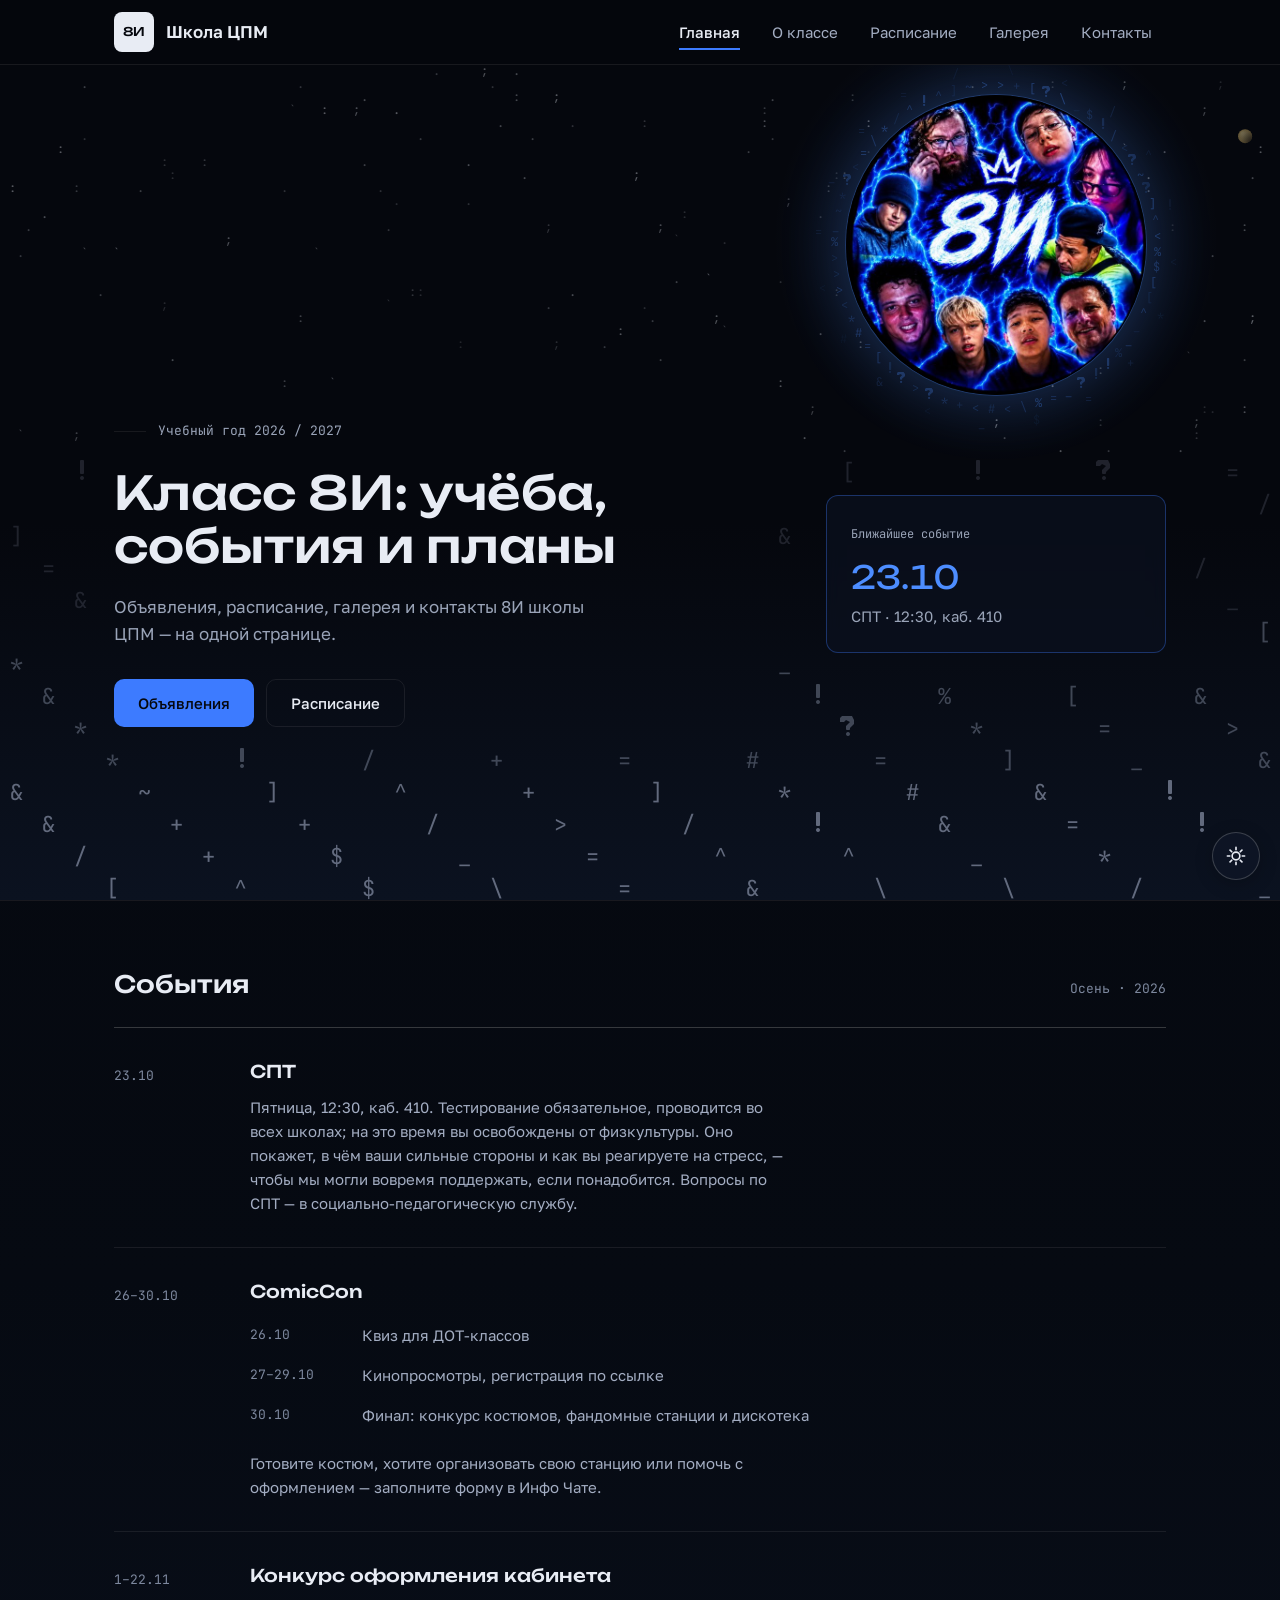
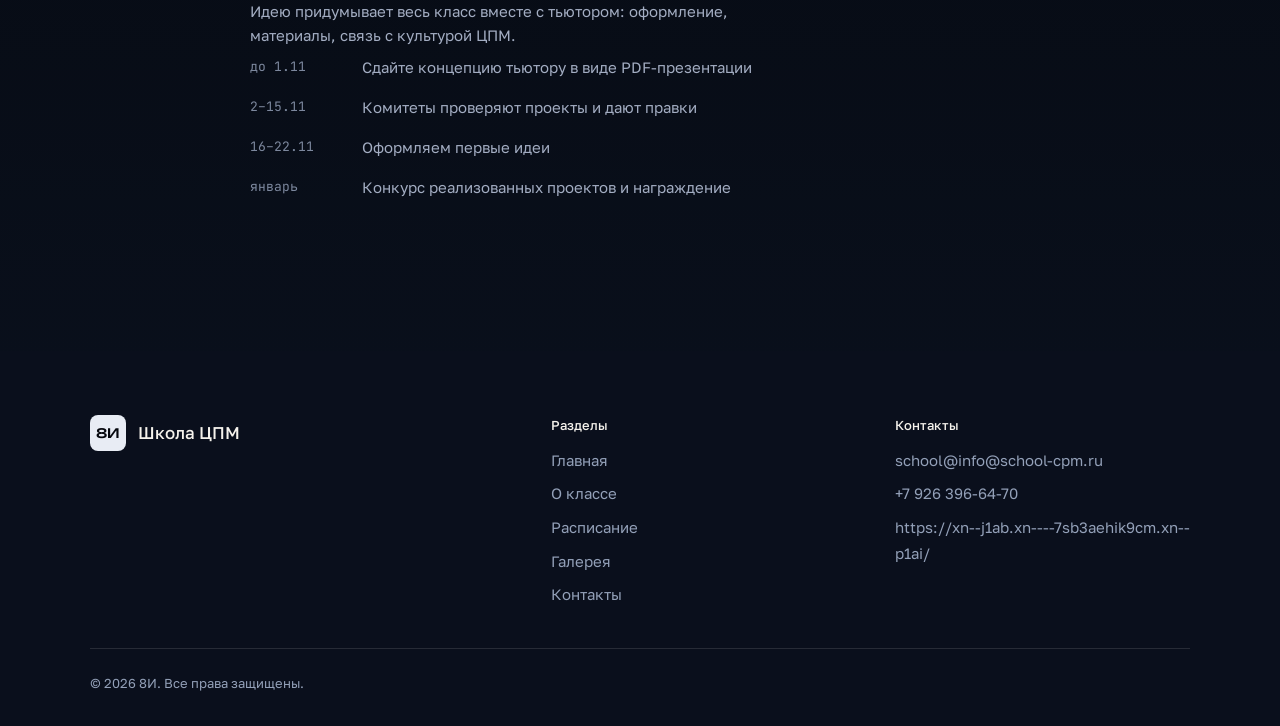
==== index.html @ a0e8741e "Sky scene in both themes, orbiting planets, SGA Smooth ring - solar planets now drift in slow circul" ====
<!DOCTYPE html>
<html lang="ru">
<head>
    <meta charset="UTF-8">
    <meta name="viewport" content="width=device-width, initial-scale=1.0">
    <title>Школа ЦПМ — Главная</title>
    <script>
        (function () {
            var t = 'dark';
            try { t = localStorage.getItem('cpm-theme') || 'dark'; } catch (e) {}
            var q = new URLSearchParams(location.search).get('theme');
            if (q === 'light' || q === 'dark') t = q;
            document.documentElement.setAttribute('data-theme', t);
        })();
    </script>
    <link rel="stylesheet" href="css/style.css">
</head>
<body>
    <header>
        <div class="header-inner">
            <div class="brand">
                <span class="logo" aria-hidden="true">8И</span>
                <h1>Школа ЦПМ</h1>
            </div>
            <button class="burger" type="button" aria-label="Открыть меню" aria-expanded="false" aria-controls="site-nav">
                <span></span><span></span><span></span>
            </button>
            <nav id="site-nav" aria-label="Основная навигация">
                <ul>
                    <li><a href="index.html" class="active">Главная</a></li>
                    <li><a href="about.html">О классе</a></li>
                    <li><a href="schedule.html">Расписание</a></li>
                    <li><a href="gallery.html">Галерея</a></li>
                    <li><a href="contacts.html">Контакты</a></li>
                </ul>
            </nav>
        </div>
    </header>

    <main>
        <div class="container">
            <section class="hero hero-sky">
                <div id="sky-glow" aria-hidden="true"></div>
                <canvas id="sky" aria-hidden="true"></canvas>
                <img id="sky-planet" class="sky-planet" src="assets/class8n.jpg" alt="" aria-hidden="true" draggable="false">
                <div class="hero-grid">
                    <div class="hero-content">
                        <p class="hero-meta" data-reveal data-stagger="0">Учебный год 2026 / 2027</p>
                        <h2 data-reveal data-stagger="1">Класс 8И: учёба, события и планы</h2>
                        <p class="hero-text" data-reveal data-stagger="2">Объявления, расписание, галерея и контакты 8И школы ЦПМ — на одной странице.</p>
                        <div class="hero-actions" data-reveal data-stagger="3">
                            <a href="#events" class="btn btn-primary">Объявления</a>
                            <a href="schedule.html" class="btn btn-ghost">Расписание</a>
                        </div>
                    </div>
                    <aside class="next-up" data-reveal data-stagger="4" aria-label="Ближайшее событие">
                        <span class="next-up-label">Ближайшее событие</span>
                        <p class="next-up-date">23.10</p>
                        <p class="next-up-text">СПТ · 12:30, каб. 410</p>
                    </aside>
                </div>
            </section>

            <section class="events" id="events">
                <div class="events-head" data-reveal>
                    <h2>События</h2>
                    <span class="events-meta">Осень · 2026</span>
                </div>
                <div class="event-list">
                    <article class="event-row" data-reveal data-stagger="0">
                        <div class="event-date">23.10</div>
                        <div class="event-body">
                            <h3>СПТ</h3>
                            <p>Пятница, 12:30, каб. 410. Тестирование обязательное, проводится во всех школах; на это время вы освобождены от физкультуры. Оно покажет, в чём ваши сильные стороны и как вы реагируете на стресс, — чтобы мы могли вовремя поддержать, если понадобится. Вопросы по СПТ — в социально-педагогическую службу.</p>
                        </div>
                    </article>
                    <article class="event-row" data-reveal data-stagger="1">
                        <div class="event-date">26–30.10</div>
                        <div class="event-body">
                            <h3>ComicCon</h3>
                            <ul class="event-dates">
                                <li><span class="d">26.10</span><span>Квиз для ДОТ-классов</span></li>
                                <li><span class="d">27–29.10</span><span>Кинопросмотры, регистрация по ссылке</span></li>
                                <li><span class="d">30.10</span><span>Финал: конкурс костюмов, фандомные станции и дискотека</span></li>
                            </ul>
                            <p>Готовите костюм, хотите организовать свою станцию или помочь с оформлением — заполните форму в Инфо Чате.</p>
                        </div>
                    </article>
                    <article class="event-row" data-reveal data-stagger="2">
                        <div class="event-date">1–22.11</div>
                        <div class="event-body">
                            <h3>Конкурс оформления кабинета</h3>
                            <p>Идею придумывает весь класс вместе с тьютором: оформление, материалы, связь с культурой ЦПМ.</p>
                            <ul class="event-dates">
                                <li><span class="d">до 1.11</span><span>Сдайте концепцию тьютору в виде PDF-презентации</span></li>
                                <li><span class="d">2–15.11</span><span>Комитеты проверяют проекты и дают правки</span></li>
                                <li><span class="d">16–22.11</span><span>Оформляем первые идеи</span></li>
                                <li><span class="d">январь</span><span>Конкурс реализованных проектов и награждение</span></li>
                            </ul>
                        </div>
                    </article>
                </div>
            </section>
        </div>
    </main>

    <footer>
        <div class="footer-inner">
            <div class="footer-grid">
                <div class="footer-col">
                    <div class="footer-brand"><span class="logo" aria-hidden="true">8И</span><span>Школа ЦПМ</span></div>
                </div>
                <div class="footer-col">
                    <h4>Разделы</h4>
                    <ul>
                        <li><a href="index.html">Главная</a></li>
                        <li><a href="about.html">О классе</a></li>
                        <li><a href="schedule.html">Расписание</a></li>
                        <li><a href="gallery.html">Галерея</a></li>
                        <li><a href="contacts.html">Контакты</a></li>
                    </ul>
                </div>
                <div class="footer-col">
                    <h4>Контакты</h4>
                    <ul>
                        <li><a href="mailto:school@info@school-cpm.ru">school@info@school-cpm.ru</a></li>
                        <li><a href="mailto:+7 926 396-64-70">+7 926 396-64-70</a></li>
                        <li><a href="mailto:https://xn--j1ab.xn----7sb3aehik9cm.xn--p1ai/">https://xn--j1ab.xn----7sb3aehik9cm.xn--p1ai/</a></li>
                    </ul>
                </div>
            </div>
            <div class="footer-bottom">
                <p>&copy; 2026 8И. Все права защищены.</p>
            </div>
        </div>
    </footer>

    <script src="main.js"></script>
    <script src="sky.js"></script>
    <script src="symbols.js"></script>
</body>
</html>
---- css/style.css ----
@import url('https://fonts.googleapis.com/css2?family=Unbounded:wght@400;500;600&family=Golos+Text:wght@400;500;600&family=JetBrains+Mono:wght@400;500&display=swap');

/* SGA Smooth — рукописный шрифт для глифового кольца вокруг фото-планеты
   и «купольной» сетки снизу (подключается sky.js по имени семейства). */
@font-face {
    font-family: 'SGA Smooth';
    src: url('../assets/fonts/sga-smooth.ttf') format('truetype');
    font-weight: normal;
    font-style: normal;
    font-display: swap;
}

/* ========== Дизайн-система ========== */
:root {
    --bg: #f5f2ec;
    --surface: #fdfcf8;
    --raised: #efe9df;
    --hairline: rgba(31, 27, 22, 0.10);
    --hairline-strong: rgba(31, 27, 22, 0.22);
    --text: #1f1b16;
    --secondary: #5e554a;
    --muted: #7b7266;
    --accent: #1e3a6e;
    --footer-link: #a89f92;
    --display: 'Unbounded', 'Golos Text', system-ui, sans-serif;
    --sans: 'Golos Text', system-ui, -apple-system, 'Segoe UI', sans-serif;
    --mono: 'JetBrains Mono', ui-monospace, 'SF Mono', Consolas, monospace;
    --r-sm: 8px;
    --r-md: 12px;
    --ease: cubic-bezier(0.22, 1, 0.36, 1);
    --header-h: 64px;
}

/* Тёмная тема: все цвета через токены — сайту достаточно переопределить их */
html[data-theme="dark"] {
    --bg: #05070d;
    --surface: #0d1424;
    --raised: #101a2c;
    --hairline: rgba(245, 242, 236, 0.08);
    --hairline-strong: rgba(245, 242, 236, 0.20);
    --text: #e8ecf4;
    --secondary: #a3adc2;
    --muted: #7d889e;
    --accent: #3d7bff;
    --footer-link: #93a0b8;
}

html[data-theme="dark"] body {
    background: linear-gradient(180deg, #05070d 0%, #060a12 55%, #0b1220 100%);
}

html[data-theme="dark"] header {
    background: rgba(5, 7, 13, 0.82);
    border-bottom-color: rgba(245, 242, 236, 0.08);
    backdrop-filter: blur(10px) saturate(1.2);
    -webkit-backdrop-filter: blur(10px) saturate(1.2);
}

html[data-theme="dark"] footer { background: #0a0f1c; }

html[data-theme="dark"] .footer-brand .logo {
    background: var(--text);
    color: var(--bg);
}

html[data-theme="dark"] .btn-primary {
    background: var(--accent);
    color: #05070d;
}
html[data-theme="dark"] .btn-primary:hover { background: #6b99ff; }

*, *::before, *::after { box-sizing: border-box; margin: 0; padding: 0; }

html { scroll-behavior: smooth; -webkit-text-size-adjust: 100%; }

body {
    font-family: var(--sans);
    font-size: 16px;
    line-height: 1.6;
    color: var(--text);
    background: var(--bg);
    min-height: 100vh;
    display: flex;
    flex-direction: column;
    overflow-x: hidden;
    -webkit-font-smoothing: antialiased;
}

img { max-width: 100%; display: block; }

a:focus-visible, button:focus-visible {
    outline: 2px solid var(--accent);
    outline-offset: 2px;
}

.container {
    max-width: 1100px;
    margin: 0 auto;
    padding: 0 24px;
    width: 100%;
}

/* ========== Шапка ========== */
header {
    position: sticky;
    top: 0;
    z-index: 100;
    background: var(--bg);
    border-bottom: 1px solid var(--hairline);
}

.header-inner {
    max-width: 1100px;
    margin: 0 auto;
    min-height: var(--header-h);
    padding: 10px 24px;
    display: flex;
    align-items: center;
    justify-content: space-between;
    gap: 16px;
}

.brand { display: flex; align-items: center; gap: 12px; min-width: 0; }

.logo {
    flex: none;
    width: 40px;
    height: 40px;
    display: grid;
    place-items: center;
    border-radius: var(--r-sm);
    background: var(--text);
    color: var(--bg);
    font-family: var(--display);
    font-size: 12px;
    font-weight: 500;
}

header h1 {
    font-size: 17px;
    font-weight: 600;
    white-space: nowrap;
    overflow: hidden;
    text-overflow: ellipsis;
}

nav ul { display: flex; list-style: none; gap: 4px; }

nav a {
    position: relative;
    display: block;
    padding: 8px 14px;
    border-radius: var(--r-sm);
    color: var(--secondary);
    font-size: 15px;
    font-weight: 400;
    text-decoration: none;
    transition: color 150ms var(--ease);
}
nav a:hover { color: var(--text); }
nav a.active { color: var(--text); font-weight: 500; }
nav a.active::after {
    content: "";
    position: absolute;
    left: 14px;
    right: 14px;
    bottom: 2px;
    height: 2px;
    background: var(--accent);
}

.burger {
    display: none;
    flex: none;
    width: 44px;
    height: 44px;
    border: 1px solid var(--hairline-strong);
    border-radius: var(--r-sm);
    background: var(--surface);
    cursor: pointer;
    position: relative;
}
.burger span {
    position: absolute;
    left: 12px;
    width: 20px;
    height: 2px;
    border-radius: 1px;
    background: var(--text);
    transform-origin: center;
}
.burger span:nth-child(1) { top: 14px; }
.burger span:nth-child(2) { top: 21px; }
.burger span:nth-child(3) { top: 28px; }
.burger[aria-expanded="true"] span:nth-child(1) { transform: translateY(7px) rotate(45deg); }
.burger[aria-expanded="true"] span:nth-child(2) { opacity: 0; }
.burger[aria-expanded="true"] span:nth-child(3) { transform: translateY(-7px) rotate(-45deg); }

/* ========== Основа ========== */
main { flex: 1; padding: 0 0 96px; }

.page-hero { padding: 72px 0 40px; }

.page-title {
    font-family: var(--display);
    font-size: clamp(1.4rem, 2.6vw, 1.9rem);
    font-weight: 400;
    line-height: 1.25;
    letter-spacing: 0;
}

/* ========== Hero ========== */
.hero { padding: 96px 0 80px; }

.hero-grid {
    display: grid;
    grid-template-columns: minmax(0, 1fr) 340px;
    gap: 64px;
    align-items: center;
}

.hero-content { max-width: 640px; }

.hero-meta {
    display: flex;
    align-items: center;
    gap: 12px;
    font-family: var(--mono);
    font-size: 13px;
    color: var(--muted);
    margin-bottom: 24px;
}
.hero-meta::before {
    content: "";
    width: 32px;
    height: 1px;
    flex: none;
    background: var(--hairline-strong);
}

.hero h2 {
    font-family: var(--display);
    font-size: clamp(1.9rem, 4.4vw, 2.9rem);
    font-weight: 500;
    line-height: 1.15;
    letter-spacing: 0;
    margin-bottom: 20px;
}

.hero-text {
    max-width: 44ch;
    color: var(--secondary);
    font-size: 17px;
    line-height: 1.6;
    margin-bottom: 32px;
}

.hero-actions {
    display: flex;
    flex-wrap: wrap;
    gap: 12px;
}

.btn {
    display: inline-flex;
    align-items: center;
    height: 48px;
    padding: 0 24px;
    border-radius: 10px;
    font-size: 15px;
    font-weight: 500;
    text-decoration: none;
    transition: background-color 150ms var(--ease), border-color 150ms var(--ease), color 150ms var(--ease), transform 120ms var(--ease);
}
.btn:active { transform: scale(0.98); }
.btn-primary { background: var(--text); color: var(--bg); }
.btn-primary:hover { background: var(--accent); color: #fff; }
.btn-ghost {
    background: var(--surface);
    border: 1px solid var(--hairline-strong);
    color: var(--text);
}
.btn-ghost:hover { background: var(--raised); }

.next-up {
    background: var(--surface);
    border: 1px solid var(--hairline-strong);
    border-radius: var(--r-md);
    padding: 24px;
}
.next-up-label {
    font-family: var(--mono);
    font-size: 12px;
    color: var(--muted);
}
.next-up-date {
    font-family: var(--display);
    font-size: 32px;
    font-weight: 400;
    line-height: 1.2;
    letter-spacing: 0;
    color: var(--accent);
    font-variant-numeric: tabular-nums;
    margin: 12px 0 8px;
}
.next-up-text {
    font-size: 15px;
    color: var(--secondary);
}

/* ========== События ========== */
.events { margin-top: 64px; }

.events-head {
    display: flex;
    align-items: baseline;
    gap: 16px;
    padding-bottom: 24px;
    border-bottom: 1px solid var(--hairline-strong);
}
.events-head h2 {
    font-family: var(--display);
    font-size: 1.5rem;
    font-weight: 500;
    letter-spacing: 0;
}
.events-meta {
    margin-left: auto;
    font-family: var(--mono);
    font-size: 13px;
    color: var(--muted);
}

.event-row {
    display: grid;
    grid-template-columns: 104px minmax(0, 1fr);
    gap: 32px;
    padding: 32px 0;
    border-bottom: 1px solid var(--hairline);
}
.event-row:last-child { border-bottom: none; }

.event-date {
    font-family: var(--mono);
    font-size: 13px;
    color: var(--muted);
    font-variant-numeric: tabular-nums;
    padding-top: 6px;
}

.event-body h3 {
    font-family: var(--display);
    font-size: 1.1rem;
    font-weight: 500;
    line-height: 1.3;
    margin-bottom: 12px;
}
.event-body > p {
    font-size: 15px;
    color: var(--secondary);
    line-height: 1.6;
    max-width: 60ch;
}

.event-dates {
    list-style: none;
    margin: 0 0 16px;
}
.event-dates li {
    display: flex;
    gap: 16px;
    padding: 8px 0;
    font-size: 15px;
    color: var(--secondary);
}
.event-dates .d {
    flex: none;
    width: 96px;
    font-family: var(--mono);
    font-size: 13px;
    color: var(--muted);
    font-variant-numeric: tabular-nums;
    padding-top: 2px;
}

/* ========== Карточки ========== */
.card-grid, .contact-grid {
    display: grid;
    grid-template-columns: repeat(auto-fit, minmax(280px, 1fr));
    gap: 16px;
    margin-top: 24px;
}

.card, .contact-card {
    background: var(--surface);
    border: 1px solid var(--hairline);
    border-radius: var(--r-md);
    padding: 24px;
    transition: border-color 150ms var(--ease);
}
.card:hover, .contact-card:hover { border-color: var(--hairline-strong); }

.card h3, .contact-card h3 {
    font-size: 17px;
    font-weight: 500;
    margin-bottom: 8px;
}
.card p, .contact-card p {
    color: var(--secondary);
    font-size: 15px;
    line-height: 1.6;
}
.card p + p, .contact-card p + p { margin-top: 8px; }

.card-accent { border-left: 2px solid var(--accent); }
.container > .card { margin-bottom: 16px; }

/* ========== Расписание ========== */
.table-wrap {
    margin-top: 24px;
    overflow-x: auto;
    -webkit-overflow-scrolling: touch;
    background: var(--surface);
    border: 1px solid var(--hairline);
    border-radius: var(--r-md);
}
.schedule-table {
    width: 100%;
    min-width: 680px;
    border-collapse: collapse;
    font-size: 15px;
}
.schedule-table th, .schedule-table td {
    padding: 12px 16px;
    text-align: left;
    vertical-align: top;
    white-space: nowrap;
    border-bottom: 1px solid var(--hairline);
}
.schedule-table th {
    background: var(--raised);
    font-size: 13px;
    font-weight: 600;
}
.schedule-table tbody tr:last-child td { border-bottom: none; }
.schedule-table tbody tr { transition: background-color 150ms var(--ease); }
.schedule-table tbody tr:hover { background: var(--raised); }
.schedule-table td:first-child { font-weight: 500; color: var(--text); }

.room {
    display: block;
    font-family: var(--mono);
    font-size: 12px;
    color: var(--muted);
    margin-top: 4px;
}

/* ========== Галерея ========== */
.gallery-intro {
    color: var(--secondary);
    font-size: 15px;
    margin-bottom: 24px;
    max-width: 60ch;
}

.gallery-grid {
    display: grid;
    grid-template-columns: repeat(auto-fit, minmax(240px, 1fr));
    gap: 16px;
    margin-top: 24px;
}
.gallery-item {
    aspect-ratio: 4 / 3;
    border-radius: var(--r-md);
    overflow: hidden;
    border: 1px solid var(--hairline);
    background: var(--raised);
}
.gallery-item img {
    width: 100%;
    height: 100%;
    object-fit: cover;
}
.gallery-placeholder {
    width: 100%;
    height: 100%;
    display: flex;
    align-items: center;
    justify-content: center;
    color: var(--muted);
    font-size: 14px;
}

/* ========== Контакты ========== */
.contact-icon {
    width: 48px;
    height: 48px;
    display: grid;
    place-items: center;
    margin-bottom: 16px;
    border-radius: var(--r-sm);
    background: var(--text);
    color: var(--bg);
}
.contact-icon svg { width: 22px; height: 22px; }
.contact-card a {
    color: var(--accent);
    font-weight: 500;
    text-decoration: none;
    overflow-wrap: anywhere;
}
.contact-card a:hover { text-decoration: underline; }

/* ========== Подвал ========== */
footer {
    background: var(--text);
    color: var(--footer-link);
    padding: 64px 24px 32px;
    margin-top: auto;
}
.footer-inner { max-width: 1100px; margin: 0 auto; }
.footer-grid {
    display: grid;
    grid-template-columns: 1.4fr 1fr 1fr;
    gap: 48px;
    padding-bottom: 40px;
    border-bottom: 1px solid rgba(245, 242, 236, 0.12);
}
.footer-brand {
    display: flex;
    align-items: center;
    gap: 12px;
    color: #f5f2ec;
    font-size: 17px;
    font-weight: 500;
}
.footer-brand .logo {
    width: 36px;
    height: 36px;
    background: #f5f2ec;
    color: var(--text);
    font-size: 13px;
}
.footer-col h4 {
    color: #f5f2ec;
    font-size: 13px;
    font-weight: 500;
    margin-bottom: 12px;
}
.footer-col ul {
    list-style: none;
    display: grid;
    gap: 8px;
}
.footer-col a {
    color: var(--footer-link);
    text-decoration: none;
    font-size: 15px;
    transition: color 150ms var(--ease);
    overflow-wrap: anywhere;
}
.footer-col a:hover { color: #f5f2ec; }
.footer-bottom {
    padding-top: 24px;
    font-size: 13px;
}

/* ========== Адаптив ========== */
@media (max-width: 1024px) {
    .container, .header-inner { padding-left: 20px; padding-right: 20px; }
    main { padding-bottom: 80px; }
    .hero { padding: 80px 0 64px; }
}

@media (max-width: 900px) {
    .hero-grid {
        grid-template-columns: 1fr;
        gap: 48px;
    }
    .next-up { max-width: 440px; }
}

@media (max-width: 820px) {
    .burger { display: block; }
    nav {
        position: absolute;
        top: 100%;
        left: 0;
        right: 0;
        background: var(--bg);
        border-bottom: 1px solid var(--hairline);
        opacity: 0;
        transform: translateY(-8px);
        visibility: hidden;
        pointer-events: none;
    }
    nav.open {
        opacity: 1;
        transform: translateY(0);
        visibility: visible;
        pointer-events: auto;
    }
    nav ul { flex-direction: column; padding: 12px 20px 20px; }
    nav a { text-align: left; padding: 12px 8px; font-size: 16px; }
    nav a.active::after { left: 8px; right: 8px; }
    .event-row {
        grid-template-columns: 1fr;
        gap: 16px;
    }
    .event-date { padding-top: 0; }
    .footer-grid {
        grid-template-columns: 1fr 1fr;
        gap: 32px;
    }
    .footer-grid > :first-child { grid-column: 1 / -1; }
}

@media (max-width: 640px) {
    main { padding-bottom: 64px; }
    .hero { padding: 56px 0 48px; }
    .hero-actions .btn { flex: 1 1 100%; justify-content: center; }
    .card, .contact-card { padding: 20px; }
    .card-grid, .contact-grid, .gallery-grid { grid-template-columns: 1fr; }
    .events-head { flex-wrap: wrap; gap: 8px; }
    .footer-grid { grid-template-columns: 1fr; gap: 28px; }
    footer { padding-top: 48px; }
}

@media (prefers-reduced-motion: reduce) {
    html { scroll-behavior: auto; }
    * { transition: none !important; }
}

/* ========== Sky hero (главная) ==========
   Одна и та же «космическая» сцена в обеих темах; палитру дают токены --sky-*.
   :root — светлая (дневное небо), html[data-theme="dark"] — ночная. */
:root {
    --sky-bg: #b7d0f0;
    --sky-bg2: #eef5fd;
    --sky-text: #16233b;
    --sky-text2: #4d5f7e;
    --sky-accent: #1e3a6e;
    --sky-on-accent: #f5f2ec;
    --sky-ring: #3565d8;
    --sky-star: #4a6a9a;
    --sky-dome: #6b83a8;
    --sky-glow-a: rgba(53, 101, 216, 0.16);
    --sky-glow-b: rgba(53, 101, 216, 0.05);
    --sky-planet-ring: rgba(255, 255, 255, 0.70);
    --sky-planet-glow: rgba(53, 101, 216, 0.22);
    --sky-border: rgba(31, 27, 22, 0.10);
    --sky-card-bg: rgba(255, 255, 255, 0.72);
    --sky-card-border: rgba(31, 27, 22, 0.12);
}
html[data-theme="dark"] {
    --sky-bg: #05070d;
    --sky-bg2: #0b1220;
    --sky-text: #e8ecf4;
    --sky-text2: #9aa4b8;
    --sky-accent: #3d7bff;
    --sky-on-accent: #05070d;
    --sky-ring: #4d8dff;
    --sky-star: #e8ecf4;
    --sky-dome: #b9c4dd;
    --sky-glow-a: rgba(77, 141, 255, 0.30);
    --sky-glow-b: rgba(77, 141, 255, 0.10);
    --sky-planet-ring: rgba(77, 141, 255, 0.25);
    --sky-planet-glow: rgba(77, 141, 255, 0.28);
    --sky-border: rgba(245, 242, 236, 0.08);
    --sky-card-bg: rgba(11, 18, 32, 0.66);
    --sky-card-border: rgba(61, 123, 255, 0.35);
}

/* «Полноэкранная» hero-сцена: небо-канвас, фото-планета, звёзды, купол.
   Общая для обеих тем (раньше была только в тёмной). */
.hero-sky {
    position: relative;
    overflow: hidden;
    width: calc(100% + 2 * (50vw - 50%));
    margin-left: calc(50% - 50vw);
    margin-right: calc(50% - 50vw);
    padding: var(--sky-zone, 96px) calc(50vw - 50%) 64px;
    background: linear-gradient(to bottom, var(--sky-bg) 0%, var(--sky-bg) 55%, var(--sky-bg2) 100%);
    border-bottom: 1px solid var(--sky-border);
    min-height: calc(100vh - var(--header-h));
}

#sky-glow {
    position: absolute;
    left: 0;
    top: 0;
    z-index: 0;
    width: var(--gs, 300px);
    height: var(--gs, 300px);
    border-radius: 50%;
    pointer-events: none;
    opacity: 0.8;
    transform: translate(calc(var(--gx, 0px) - 50%), calc(var(--gy, 0px) - 50%));
    background: radial-gradient(circle,
        var(--sky-glow-a) 0%,
        var(--sky-glow-b) 42%,
        transparent 70%);
    animation: sky-breathe 5s ease-in-out infinite;
}
@keyframes sky-breathe {
    50% { opacity: 1; }
}

#sky {
    position: absolute;
    inset: 0;
    z-index: 1;
    display: block;
    pointer-events: none;
}

/* «Планета» — фото класса в круге; размер/позицию ставит sky.js */
.sky-planet {
    position: absolute;
    left: 0;
    top: 0;
    z-index: 2;
    width: 300px;
    height: 300px;
    border-radius: 50%;
    pointer-events: none;
    will-change: transform;
    box-shadow: 0 0 0 1px var(--sky-planet-ring), 0 0 64px var(--sky-planet-glow);
}

.hero-sky .hero-grid { position: relative; z-index: 3; }

.hero-sky h2 { color: var(--sky-text); }
.hero-sky .hero-text { color: var(--sky-text2); }
.hero-sky .hero-meta { color: var(--sky-text2); }
.hero-sky .hero-meta::before { background: var(--sky-border); }

.hero-sky .btn-primary { background: var(--sky-accent); color: var(--sky-on-accent); }
html[data-theme="dark"] .hero-sky .btn-primary:hover { background: #6b99ff; }
.hero-sky .btn-ghost {
    background: transparent;
    border-color: var(--sky-border);
    color: var(--sky-text);
}
.hero-sky .btn-ghost:hover { background: var(--sky-card-bg); }

.hero-sky .next-up {
    background: var(--sky-card-bg);
    border-color: var(--sky-card-border);
    backdrop-filter: blur(8px);
    -webkit-backdrop-filter: blur(8px);
}
.hero-sky .next-up-label { color: var(--sky-text2); }
.hero-sky .next-up-date { color: var(--sky-ring); }
.hero-sky .next-up-text { color: var(--sky-text2); }

@media (max-width: 900px) {
    .hero-sky .next-up { margin: 0 auto; width: 100%; max-width: 440px; }
}

@media (prefers-reduced-motion: reduce) {
    #sky-glow { animation: none; }
}

/* ========== Фоновое небо: остальные страницы (обе темы) ==========
   fixed-канвас за всем контентом: звёзды + планеты солнечной системы */
#sky-bg {
    position: fixed;
    inset: 0;
    z-index: 0;
    display: block;
    pointer-events: none;
}
/* в тёмной теме burst/trail рисует sky.js — канвас symbols.js не нужен */
html[data-theme="dark"] .symbols-burst { display: none; }
/* контент — поверх фиксированного канваса (обе темы) */
main,
footer {
    position: relative;
    z-index: 1;
}

/* ========== Переключатель темы (правый нижний угол, остаётся при прокрутке) ========== */
#theme-toggle {
    position: fixed;
    right: 20px;
    bottom: 20px;
    z-index: 9000;
    width: 48px;
    height: 48px;
    padding: 0;
    border-radius: 50%;
    border: 1px solid var(--hairline-strong);
    background: var(--surface);
    color: var(--text);
    box-shadow: 0 4px 18px rgba(0, 0, 0, 0.22);
    cursor: pointer;
    display: block;
    overflow: hidden;
    transition: transform 150ms var(--ease), background-color 150ms var(--ease), border-color 150ms var(--ease);
}
#theme-toggle:hover { transform: scale(1.06); }
#theme-toggle:active { transform: scale(0.96); }
#theme-toggle svg {
    position: absolute;
    inset: 0;
    margin: auto;
    width: 22px;
    height: 22px;
    fill: none;
    stroke: currentColor;
    stroke-width: 1.8;
    stroke-linecap: round;
    stroke-linejoin: round;
    display: none;
}
#theme-toggle.is-dark .tt-sun { display: block; }
#theme-toggle:not(.is-dark) .tt-moon { display: block; }

@media (max-width: 640px) {
    #theme-toggle { right: 16px; bottom: 16px; width: 44px; height: 44px; }
}

/* Шлейф-драг не должен выделять текст рядом: выборка выключена
   (body и, явно, hero-зоны / canvas / карточки) */
body {
    -webkit-user-select: none;
    user-select: none;
}
.hero-sky,
#sky,
.sky-planet,
.next-up {
    -webkit-user-select: none;
    user-select: none;
}
.sky-planet {
    -webkit-user-drag: none;
}
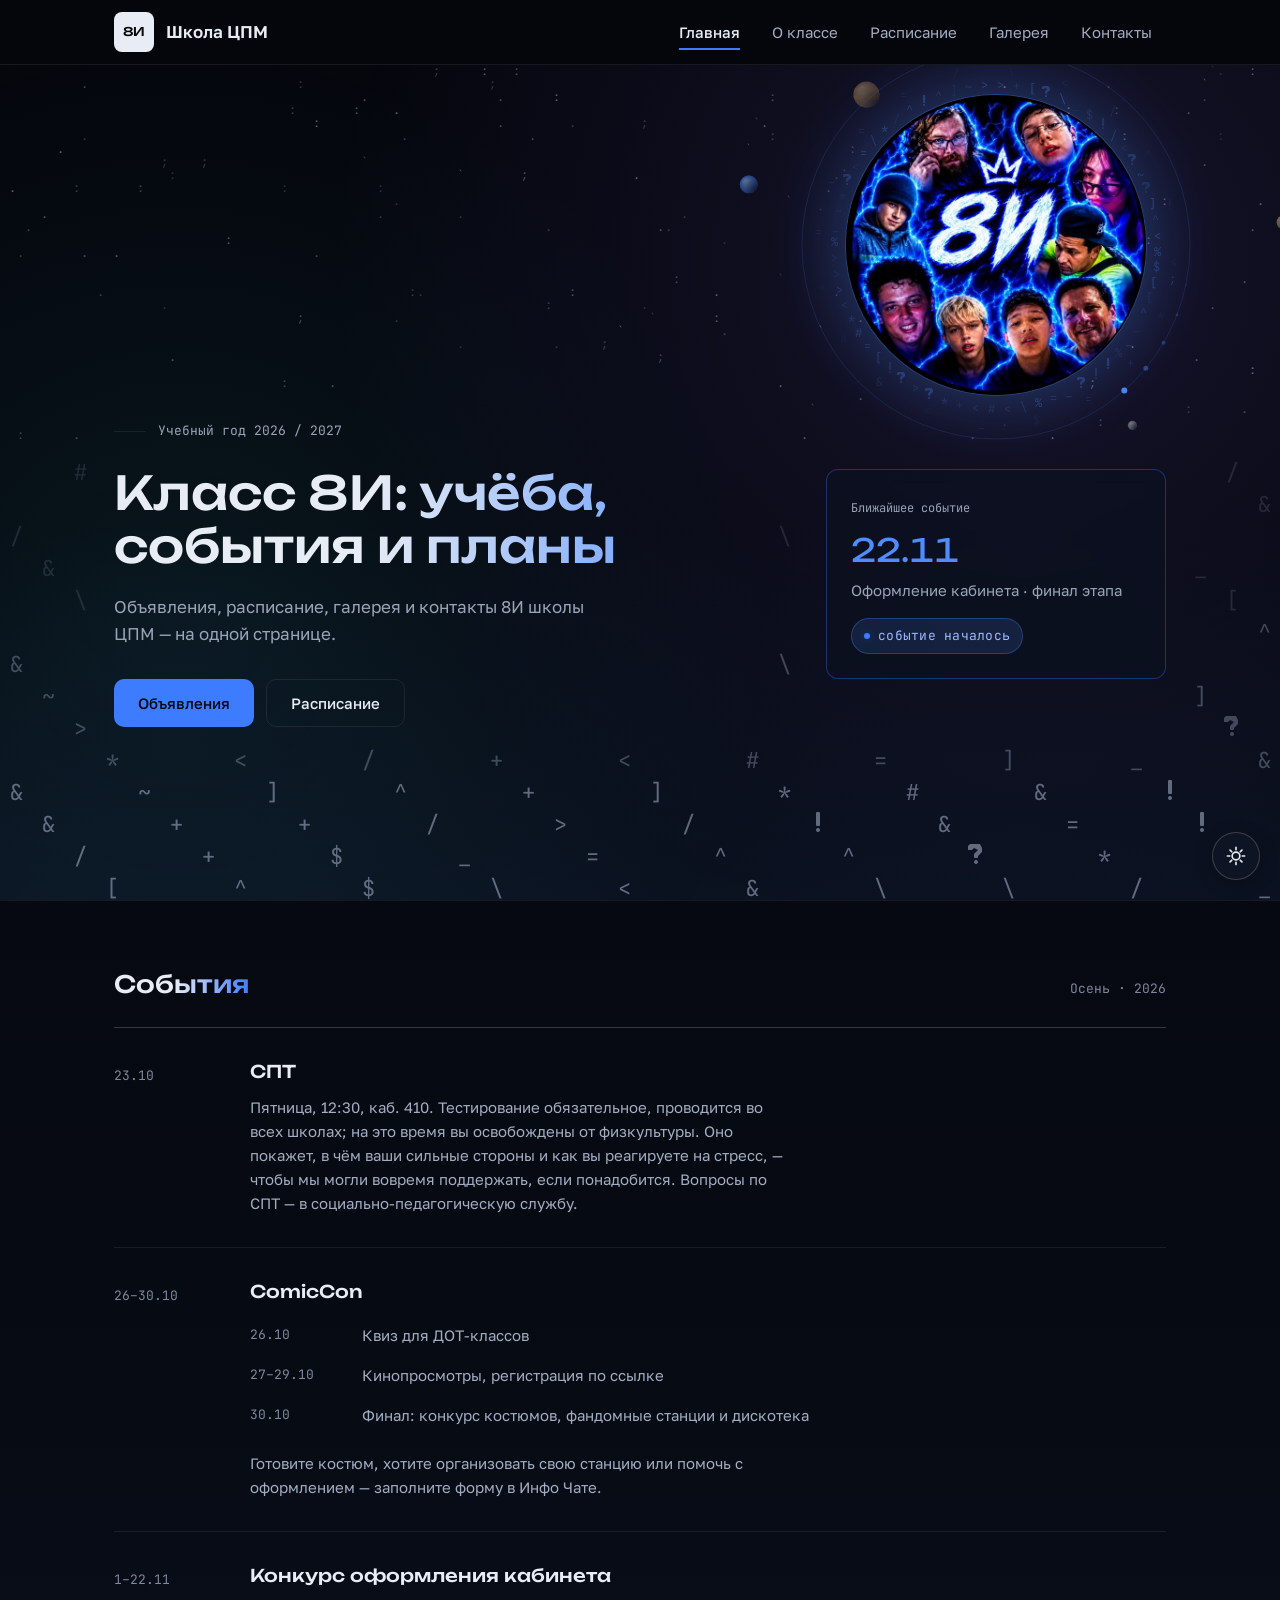
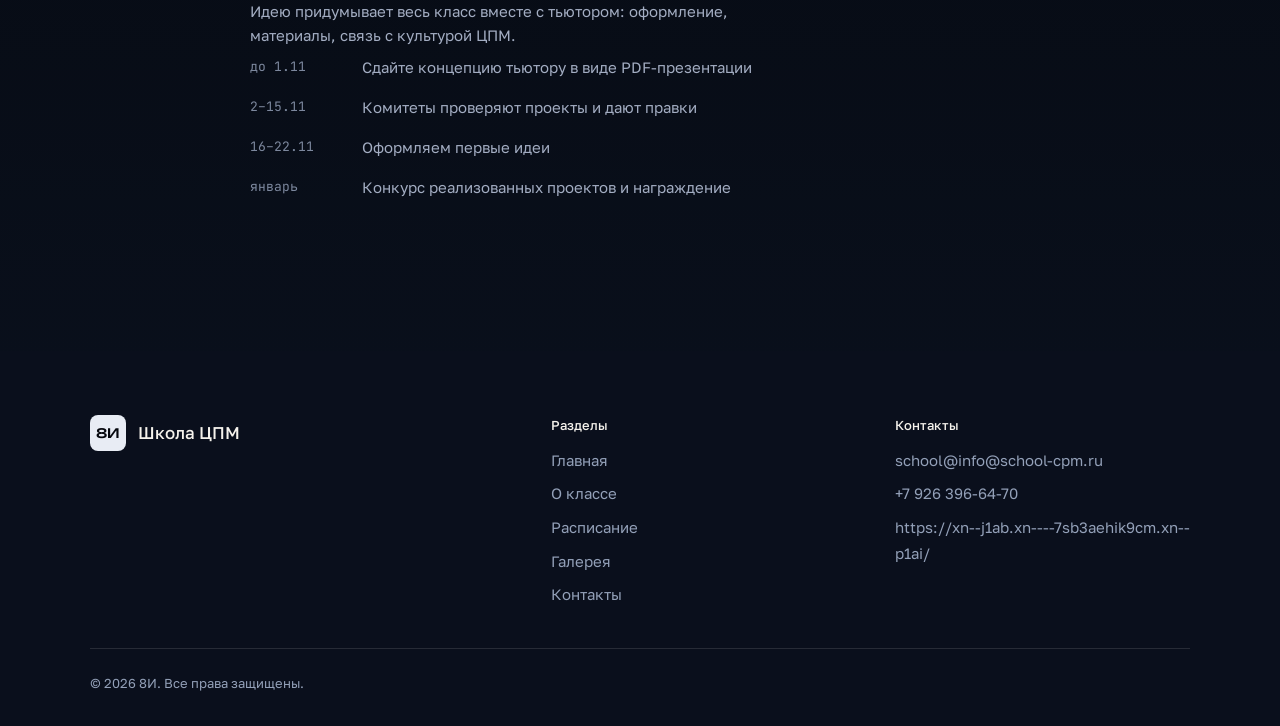
==== commit aeba4c95: "Premium pass: nebula/comets sky depth, orbiting satellite, glass cards, event countdown - sky.js: so" ====
--- a/index.html
+++ b/index.html
@@ -55,8 +55,9 @@
                     </div>
                     <aside class="next-up" data-reveal data-stagger="4" aria-label="Ближайшее событие">
                         <span class="next-up-label">Ближайшее событие</span>
-                        <p class="next-up-date">23.10</p>
-                        <p class="next-up-text">СПТ · 12:30, каб. 410</p>
+                        <p class="next-up-date">22.11</p>
+                        <p class="next-up-text">Оформление кабинета · финал этапа</p>
+                        <div class="next-up-count" data-countdown-to="2026-11-22" aria-hidden="true"></div>
                     </aside>
                 </div>
             </section>
--- a/css/style.css
+++ b/css/style.css
@@ -29,6 +29,16 @@
     --r-md: 12px;
     --ease: cubic-bezier(0.22, 1, 0.36, 1);
     --header-h: 64px;
+    /* Премиум: стекло карточек, свечение, счётчик, прокрутка */
+    --glass: rgba(255, 255, 255, 0.60);
+    --glass-edge: rgba(31, 27, 22, 0.10);
+    --glass-edge-hover: rgba(53, 101, 216, 0.28);
+    --glass-glow: rgba(53, 101, 216, 0.18);
+    --card-shadow: 0 1px 2px rgba(31, 27, 22, 0.05);
+    --card-lift: 0 14px 34px -10px rgba(53, 101, 216, 0.22);
+    --cd-bg: rgba(30, 58, 110, 0.08);
+    --cd-edge: rgba(30, 58, 110, 0.18);
+    --cd-text: #1e3a6e;
 }
 
 /* Тёмная тема: все цвета через токены — сайту достаточно переопределить их */
@@ -43,6 +53,15 @@
     --muted: #7d889e;
     --accent: #3d7bff;
     --footer-link: #93a0b8;
+    --glass: rgba(13, 20, 36, 0.55);
+    --glass-edge: rgba(245, 242, 236, 0.10);
+    --glass-edge-hover: rgba(77, 141, 255, 0.40);
+    --glass-glow: rgba(77, 141, 255, 0.30);
+    --card-shadow: 0 2px 14px rgba(0, 0, 0, 0.45);
+    --card-lift: 0 16px 40px -10px rgba(77, 141, 255, 0.28);
+    --cd-bg: rgba(77, 141, 255, 0.14);
+    --cd-edge: rgba(77, 141, 255, 0.30);
+    --cd-text: #9db8ff;
 }
 
 html[data-theme="dark"] body {
@@ -207,6 +226,10 @@
     font-weight: 400;
     line-height: 1.25;
     letter-spacing: 0;
+    background: linear-gradient(92deg, var(--text) 55%, var(--accent));
+    -webkit-background-clip: text;
+    background-clip: text;
+    -webkit-text-fill-color: transparent;
 }
 
 /* ========== Hero ========== */
@@ -308,6 +331,34 @@
     color: var(--secondary);
 }
 
+/* Живой счётчик до ближайшего события (main.js обновляет textContent) */
+.next-up-count {
+    margin-top: 16px;
+    display: inline-flex;
+    align-items: center;
+    gap: 8px;
+    padding: 7px 12px;
+    border-radius: 999px;
+    font-family: var(--mono);
+    font-size: 13px;
+    font-variant-numeric: tabular-nums;
+    letter-spacing: 0.02em;
+    color: var(--cd-text);
+    background: var(--cd-bg);
+    border: 1px solid var(--cd-edge);
+}
+.next-up-count::before {
+    content: "";
+    width: 6px;
+    height: 6px;
+    flex: none;
+    border-radius: 50%;
+    background: var(--accent);
+    box-shadow: 0 0 8px var(--glass-glow);
+    animation: cd-pulse 2s ease-in-out infinite;
+}
+@keyframes cd-pulse { 50% { opacity: 0.3; } }
+
 /* ========== События ========== */
 .events { margin-top: 64px; }
 
@@ -323,6 +374,10 @@
     font-size: 1.5rem;
     font-weight: 500;
     letter-spacing: 0;
+    background: linear-gradient(92deg, var(--text) 45%, var(--accent));
+    -webkit-background-clip: text;
+    background-clip: text;
+    -webkit-text-fill-color: transparent;
 }
 .events-meta {
     margin-left: auto;
@@ -339,6 +394,25 @@
     border-bottom: 1px solid var(--hairline);
 }
 .event-row:last-child { border-bottom: none; }
+
+.event-row { position: relative; }
+.event-row::before {
+    content: "";
+    position: absolute;
+    left: -12px;
+    top: 4px;
+    bottom: 4px;
+    width: 3px;
+    border-radius: 2px;
+    background: var(--accent);
+    transform: scaleY(0);
+    transform-origin: center;
+    opacity: 0;
+    transition: transform 320ms var(--ease), opacity 200ms var(--ease);
+}
+.event-row:hover::before { transform: scaleY(1); opacity: 0.9; }
+.event-row .event-body h3 { transition: color 200ms var(--ease); }
+.event-row:hover .event-body h3 { color: var(--accent); }
 
 .event-date {
     font-family: var(--mono);
@@ -392,13 +466,21 @@
 }
 
 .card, .contact-card {
-    background: var(--surface);
-    border: 1px solid var(--hairline);
+    position: relative;
+    background: var(--glass);
+    border: 1px solid var(--glass-edge);
     border-radius: var(--r-md);
     padding: 24px;
-    transition: border-color 150ms var(--ease);
-}
-.card:hover, .contact-card:hover { border-color: var(--hairline-strong); }
+    backdrop-filter: blur(12px) saturate(1.15);
+    -webkit-backdrop-filter: blur(12px) saturate(1.15);
+    box-shadow: var(--card-shadow);
+    transition: transform 300ms var(--ease), box-shadow 300ms var(--ease), border-color 200ms var(--ease);
+}
+.card:hover, .contact-card:hover {
+    transform: translateY(-4px);
+    border-color: var(--glass-edge-hover);
+    box-shadow: var(--card-lift);
+}
 
 .card h3, .contact-card h3 {
     font-size: 17px;
@@ -629,6 +711,7 @@
 @media (prefers-reduced-motion: reduce) {
     html { scroll-behavior: auto; }
     * { transition: none !important; }
+    .next-up-count::before { animation: none !important; }
 }
 
 /* ========== Sky hero (главная) ==========
@@ -651,6 +734,9 @@
     --sky-border: rgba(31, 27, 22, 0.10);
     --sky-card-bg: rgba(255, 255, 255, 0.72);
     --sky-card-border: rgba(31, 27, 22, 0.12);
+    --sky-neb-1: rgba(70, 105, 190, 0.10);
+    --sky-neb-2: rgba(90, 150, 170, 0.08);
+    --sky-comet: rgba(53, 101, 216, 1);
 }
 html[data-theme="dark"] {
     --sky-bg: #05070d;
@@ -669,6 +755,9 @@
     --sky-border: rgba(245, 242, 236, 0.08);
     --sky-card-bg: rgba(11, 18, 32, 0.66);
     --sky-card-border: rgba(61, 123, 255, 0.35);
+    --sky-neb-1: rgba(120, 90, 220, 0.16);
+    --sky-neb-2: rgba(40, 160, 175, 0.11);
+    --sky-comet: rgba(255, 255, 255, 1);
 }
 
 /* «Полноэкранная» hero-сцена: небо-канвас, фото-планета, звёзды, купол.
@@ -730,7 +819,13 @@
 
 .hero-sky .hero-grid { position: relative; z-index: 3; }
 
-.hero-sky h2 { color: var(--sky-text); }
+.hero-sky h2 {
+    color: var(--sky-text);
+    background: linear-gradient(96deg, var(--sky-text) 40%, var(--sky-ring));
+    -webkit-background-clip: text;
+    background-clip: text;
+    -webkit-text-fill-color: transparent;
+}
 .hero-sky .hero-text { color: var(--sky-text2); }
 .hero-sky .hero-meta { color: var(--sky-text2); }
 .hero-sky .hero-meta::before { background: var(--sky-border); }
@@ -821,6 +916,52 @@
     #theme-toggle { right: 16px; bottom: 16px; width: 44px; height: 44px; }
 }
 
+/* ===== Орбитальная прокрутка + кнопка «наверх» ===== */
+#scroll-progress {
+    position: fixed;
+    top: 0;
+    left: 0;
+    right: 0;
+    height: 3px;
+    z-index: 9500;
+    background: linear-gradient(90deg, var(--accent), var(--glass-glow));
+    transform: scaleX(0);
+    transform-origin: 0 50%;
+    pointer-events: none;
+    will-change: transform;
+}
+
+#back-to-top {
+    position: fixed;
+    right: 20px;
+    bottom: 84px;
+    z-index: 9000;
+    width: 44px;
+    height: 44px;
+    border-radius: 50%;
+    border: 1px solid var(--glass-edge);
+    background: var(--glass);
+    backdrop-filter: blur(10px);
+    -webkit-backdrop-filter: blur(10px);
+    color: var(--text);
+    cursor: pointer;
+    display: grid;
+    place-items: center;
+    box-shadow: var(--card-shadow);
+    opacity: 0;
+    visibility: hidden;
+    transform: translateY(8px);
+    transition: opacity 250ms var(--ease), transform 250ms var(--ease),
+        visibility 250ms, background-color 200ms var(--ease);
+}
+#back-to-top.show { opacity: 1; visibility: visible; transform: translateY(0); }
+#back-to-top:hover { background: var(--raised); }
+#back-to-top svg { width: 20px; height: 20px; }
+
+@media (max-width: 640px) {
+    #back-to-top { right: 16px; bottom: 72px; }
+}
+
 /* Шлейф-драг не должен выделять текст рядом: выборка выключена
    (body и, явно, hero-зоны / canvas / карточки) */
 body {
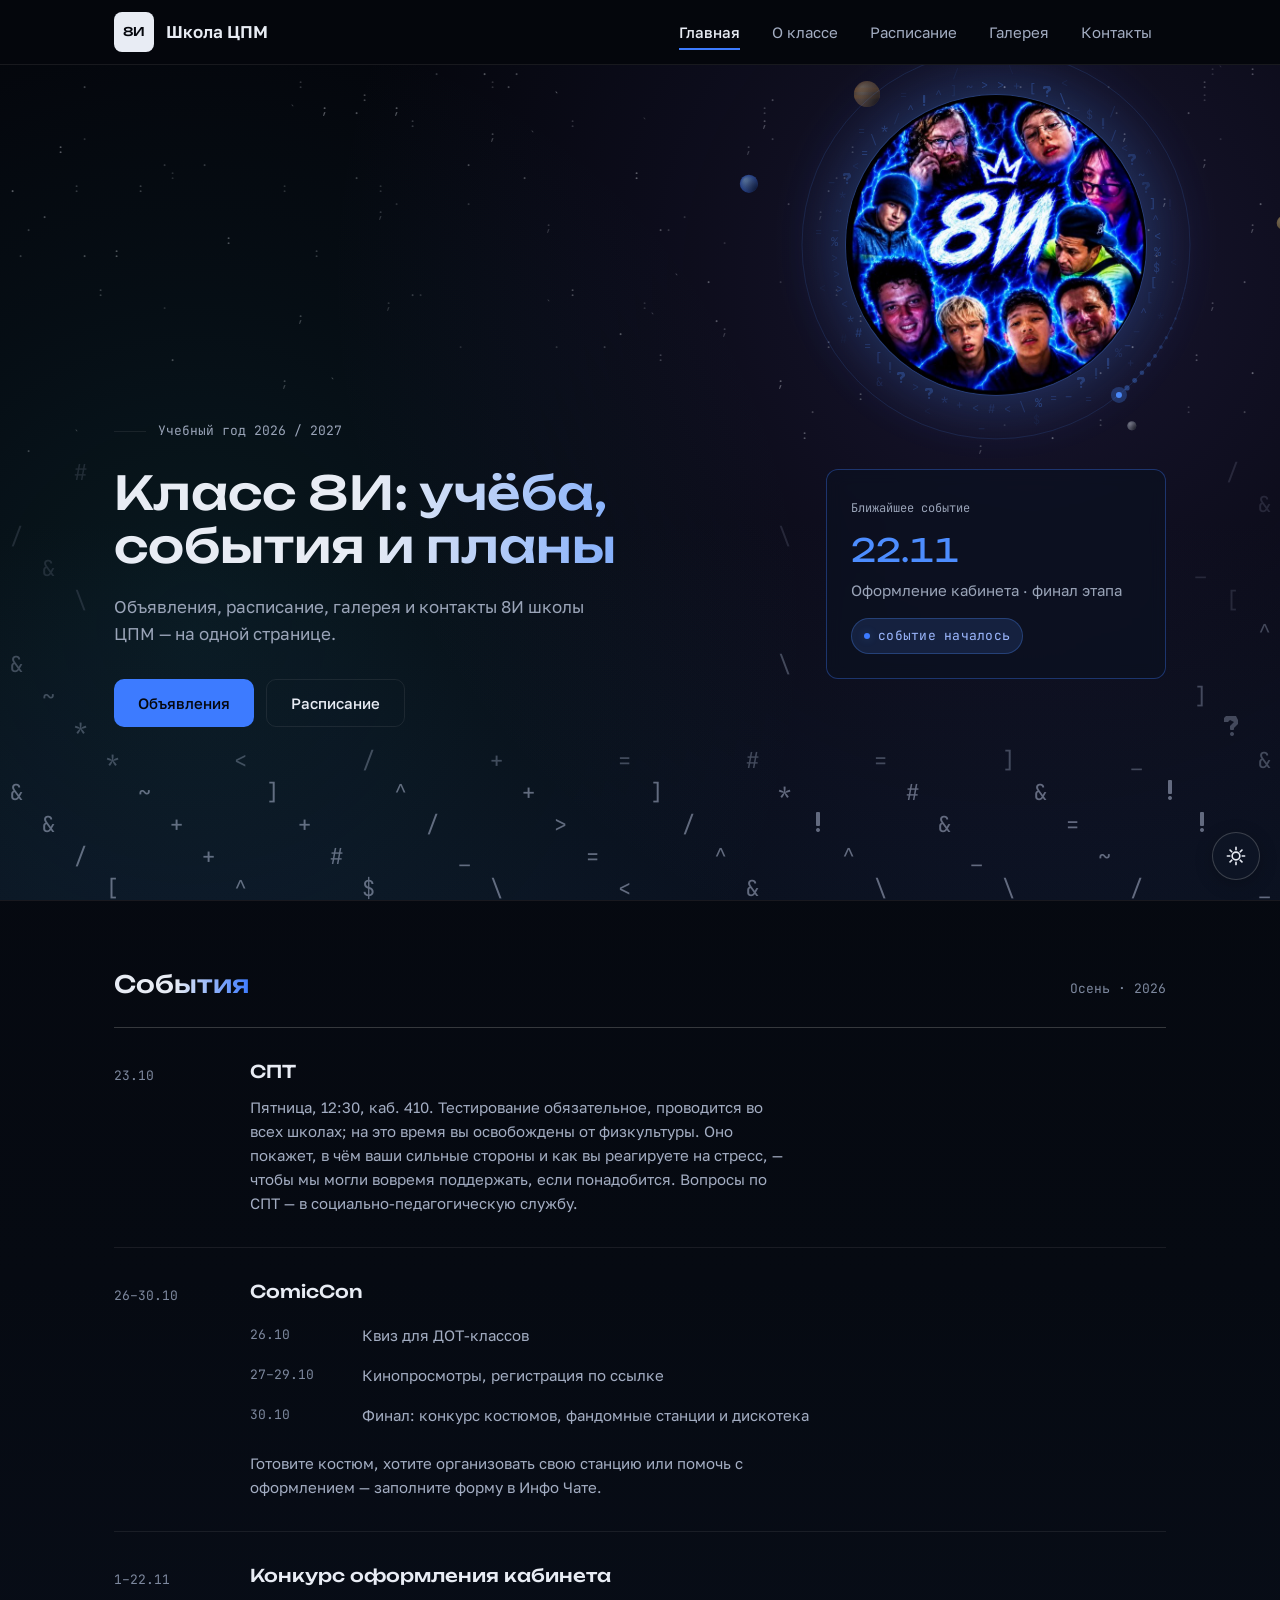
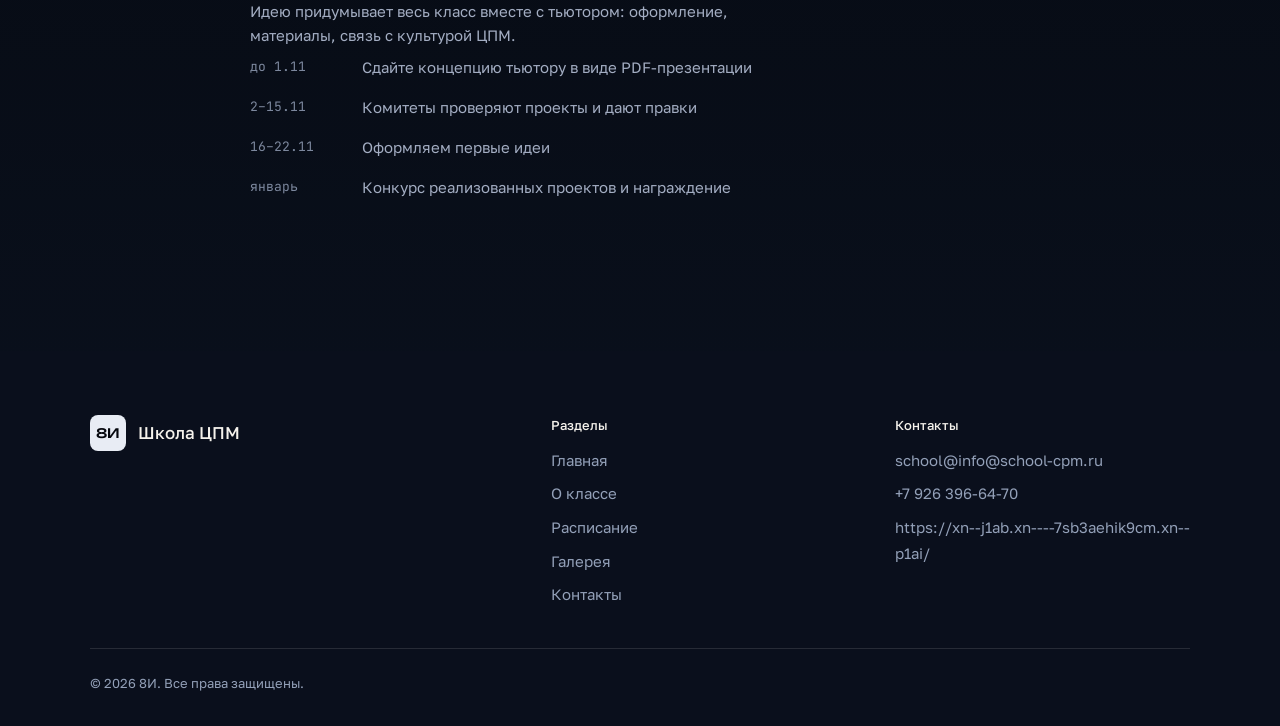
==== commit 9200a02f: "Mobile fixes + sky "круче": no tap-scatter, forced theme repaint, live nebula, glowing satellite - s" ====
--- a/index.html
+++ b/index.html
@@ -136,6 +136,11 @@
         </div>
     </footer>
 
+    <div id="scroll-progress" aria-hidden="true"></div>
+    <button id="back-to-top" type="button" aria-label="Наверх">
+        <svg viewBox="0 0 24 24" fill="none" stroke="currentColor" stroke-width="2" stroke-linecap="round" stroke-linejoin="round" aria-hidden="true"><path d="M12 19V5M6 11l6-6 6 6"/></svg>
+    </button>
+
     <script src="main.js"></script>
     <script src="sky.js"></script>
     <script src="symbols.js"></script>
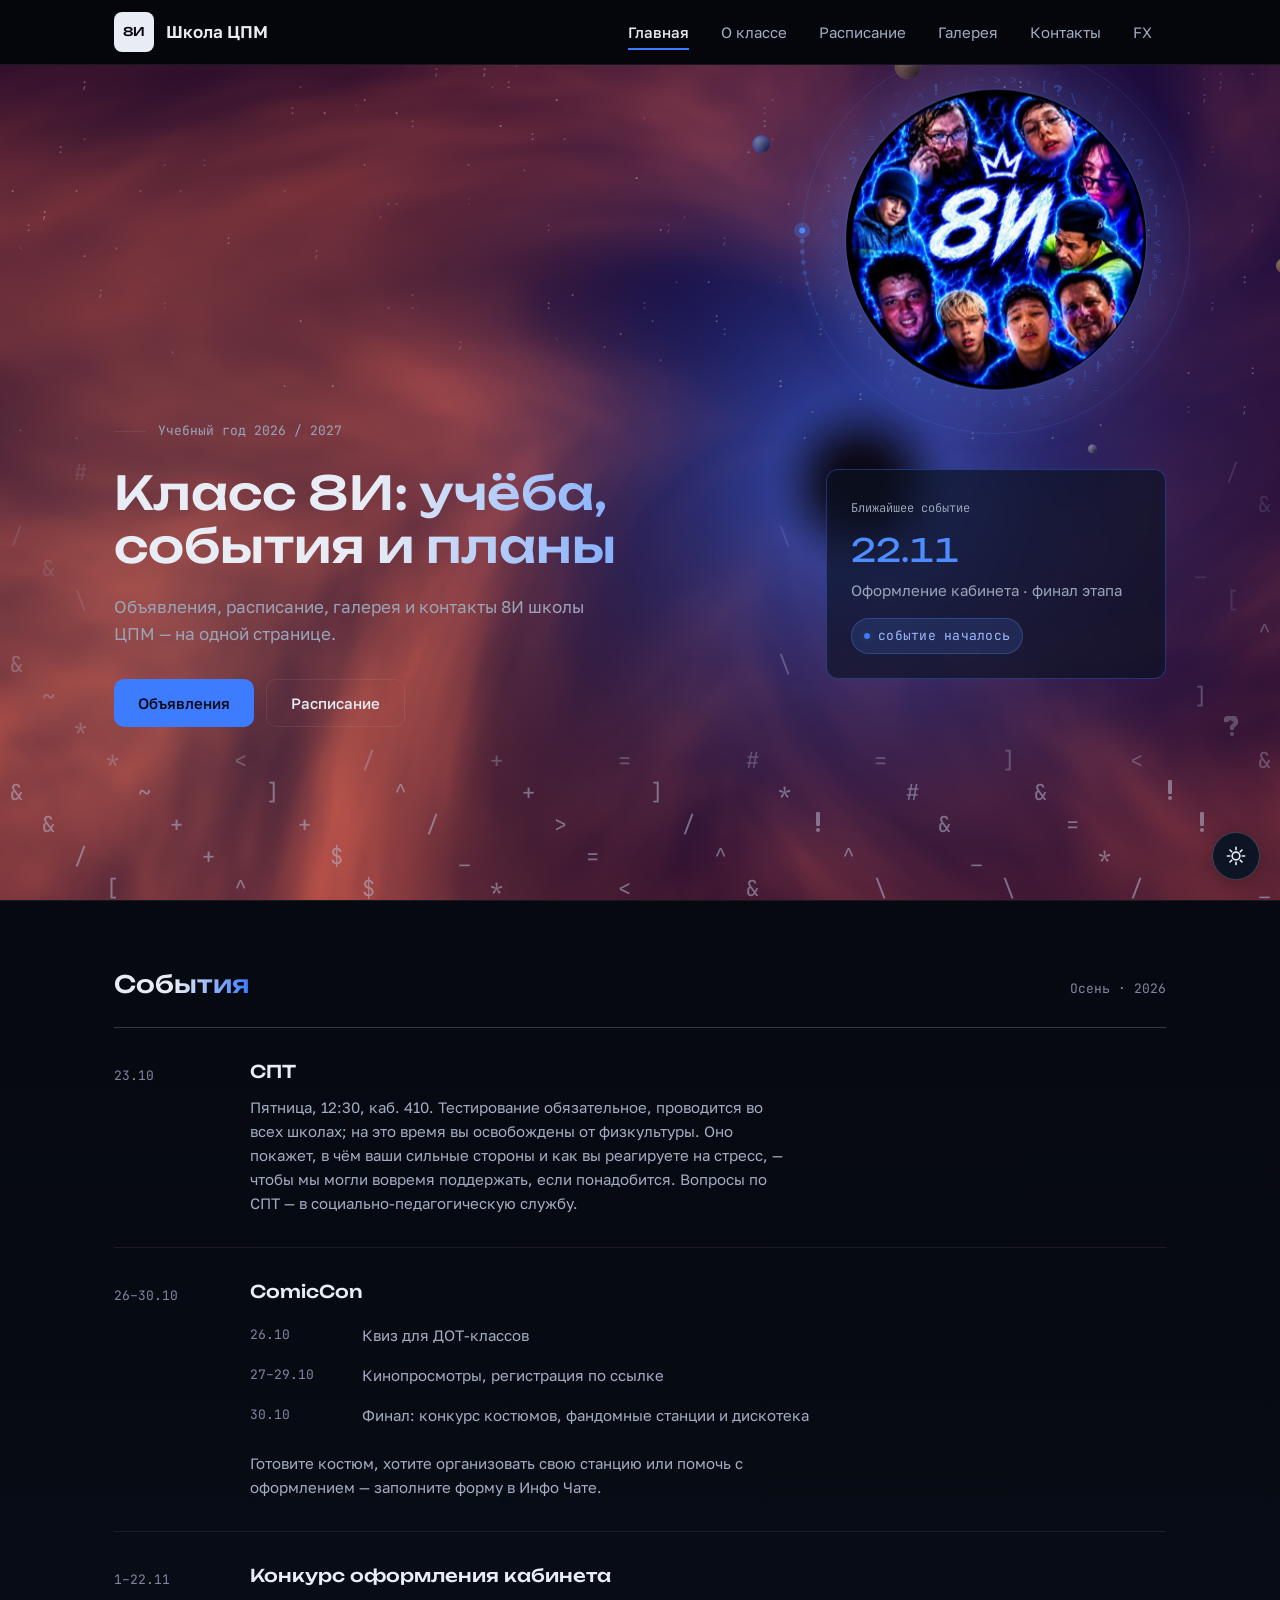
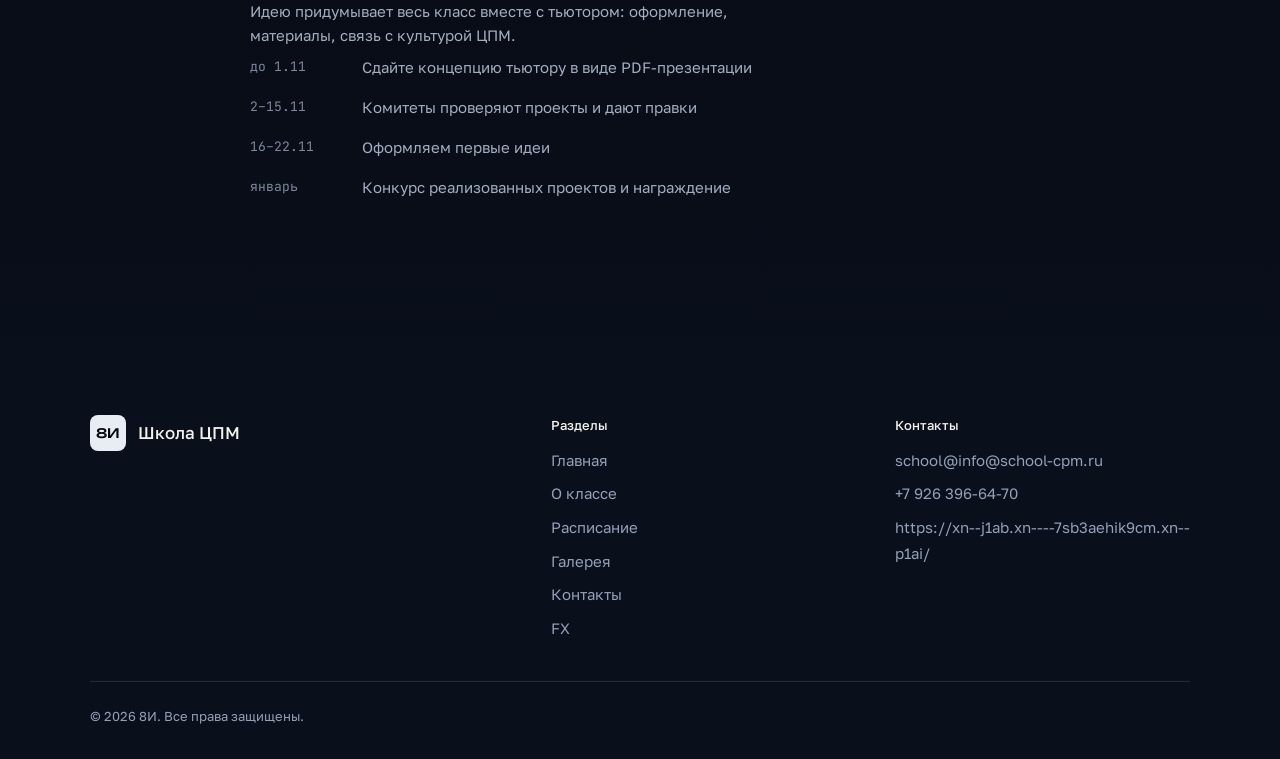
==== commit e191b51a: "@ Hero: гравитация (WebGL-слой) + ссылка FX в навигации всех страниц vortex.js: самодостаточный WebG" ====
--- a/index.html
+++ b/index.html
@@ -32,6 +32,7 @@
                     <li><a href="schedule.html">Расписание</a></li>
                     <li><a href="gallery.html">Галерея</a></li>
                     <li><a href="contacts.html">Контакты</a></li>
+                        <li><a href="play.html">FX</a></li>
                 </ul>
             </nav>
         </div>
@@ -40,6 +41,7 @@
     <main>
         <div class="container">
             <section class="hero hero-sky">
+                <canvas id="vortex" aria-hidden="true"></canvas>
                 <div id="sky-glow" aria-hidden="true"></div>
                 <canvas id="sky" aria-hidden="true"></canvas>
                 <img id="sky-planet" class="sky-planet" src="assets/class8n.jpg" alt="" aria-hidden="true" draggable="false">
@@ -119,6 +121,7 @@
                         <li><a href="schedule.html">Расписание</a></li>
                         <li><a href="gallery.html">Галерея</a></li>
                         <li><a href="contacts.html">Контакты</a></li>
+                        <li><a href="play.html">FX</a></li>
                     </ul>
                 </div>
                 <div class="footer-col">
@@ -142,6 +145,7 @@
     </button>
 
     <script src="main.js"></script>
+    <script src="vortex.js"></script>
     <script src="sky.js"></script>
     <script src="symbols.js"></script>
 </body>
--- a/css/style.css
+++ b/css/style.css
@@ -803,6 +803,21 @@
     pointer-events: none;
 }
 
+/* «Гравитация» (vortex.js): WebGL-слой под 2D-небом. Z-такой же, как у
+   #sky-glow, но в DOM стоит раньше — рисуется под ним, над градиентом hero.
+   Только тёмная тема: палитра тёмная, в светлой слой прячем целиком. */
+#vortex {
+    position: absolute;
+    inset: 0;
+    z-index: 0;
+    width: 100%;
+    height: 100%;
+    display: block;
+    pointer-events: none;
+}
+
+html[data-theme="light"] #vortex { display: none; }
+
 /* «Планета» — фото класса в круге; размер/позицию ставит sky.js */
 .sky-planet {
     position: absolute;
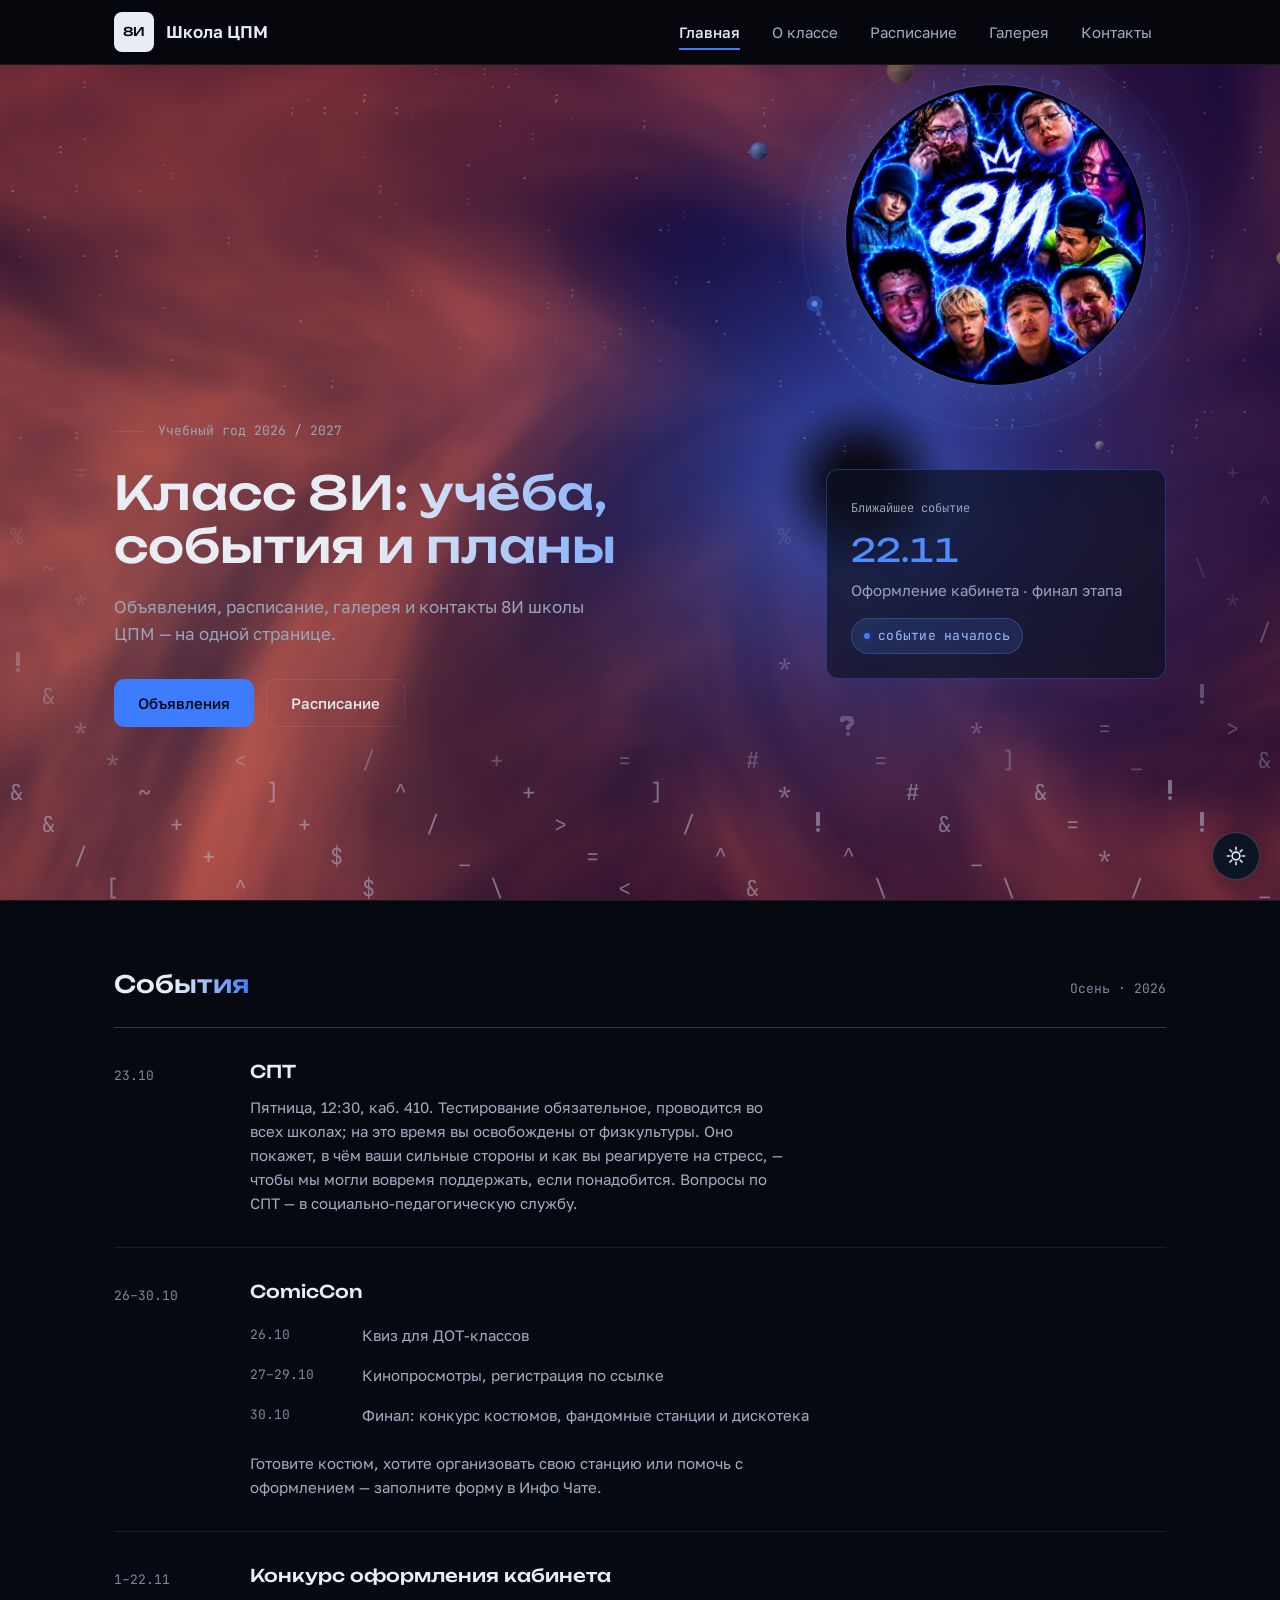
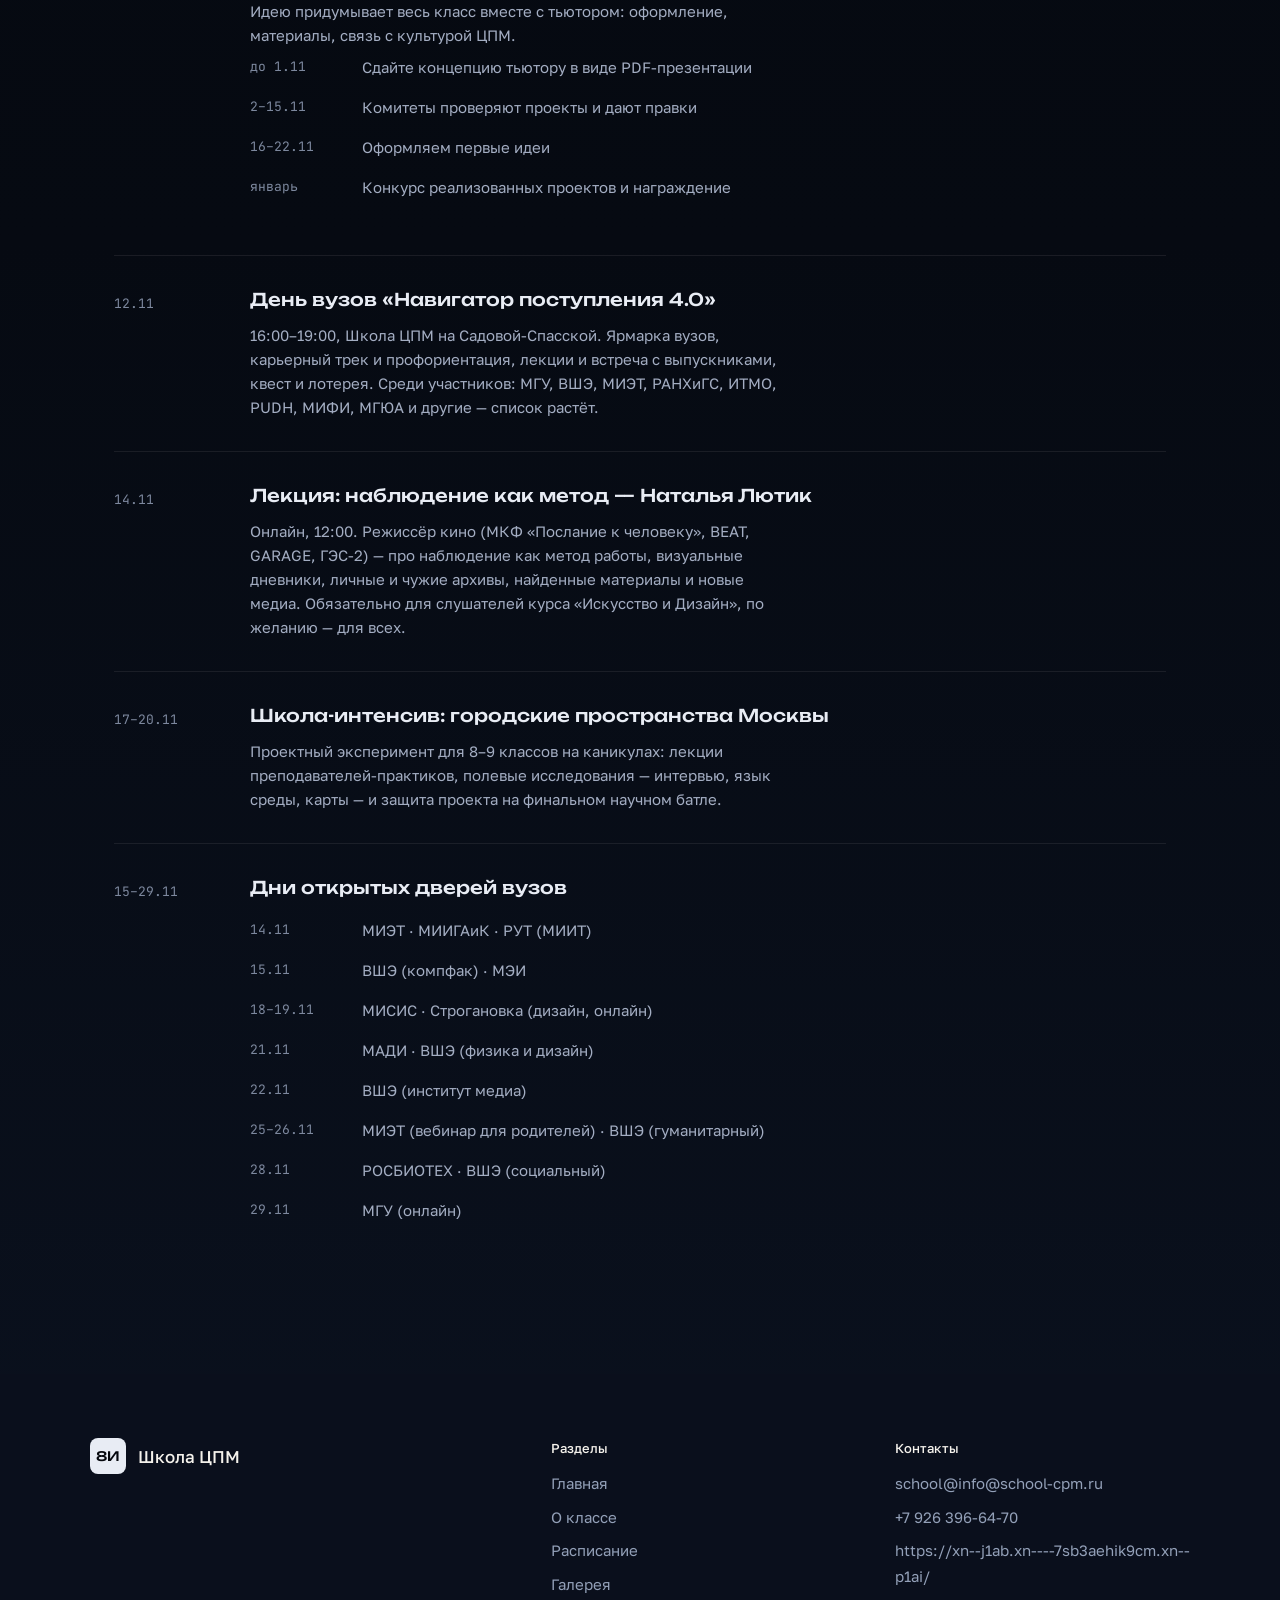
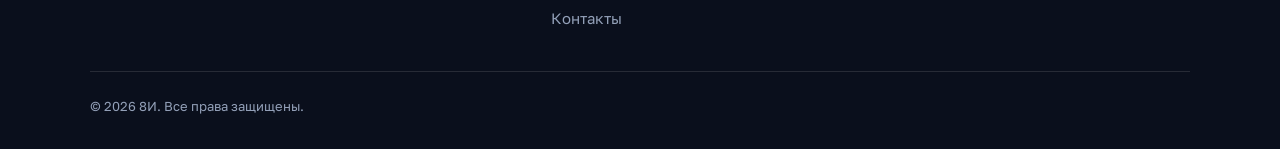
==== commit dc392d2a: "@ События: навигатор 4.0, лекция Лютик, интенсив, ДВД вузов; убрать вкладку FX Дополнен блок «Событи" ====
--- a/index.html
+++ b/index.html
@@ -32,7 +32,6 @@
                     <li><a href="schedule.html">Расписание</a></li>
                     <li><a href="gallery.html">Галерея</a></li>
                     <li><a href="contacts.html">Контакты</a></li>
-                        <li><a href="play.html">FX</a></li>
                 </ul>
             </nav>
         </div>
@@ -102,6 +101,43 @@
                             </ul>
                         </div>
                     </article>
+                    <article class="event-row" data-reveal data-stagger="3">
+                        <div class="event-date">12.11</div>
+                        <div class="event-body">
+                            <h3>День вузов «Навигатор поступления 4.0»</h3>
+                            <p>16:00–19:00, Школа ЦПМ на Садовой-Спасской. Ярмарка вузов, карьерный трек и профориентация, лекции и встреча с выпускниками, квест и лотерея. Среди участников: МГУ, ВШЭ, МИЭТ, РАНХиГС, ИТМО, РUDН, МИФИ, МГЮА и другие — список растёт.</p>
+                        </div>
+                    </article>
+                    <article class="event-row" data-reveal data-stagger="4">
+                        <div class="event-date">14.11</div>
+                        <div class="event-body">
+                            <h3>Лекция: наблюдение как метод — Наталья Лютик</h3>
+                            <p>Онлайн, 12:00. Режиссёр кино (МКФ «Послание к человеку», BEAT, GARAGE, ГЭС-2) — про наблюдение как метод работы, визуальные дневники, личные и чужие архивы, найденные материалы и новые медиа. Обязательно для слушателей курса «Искусство и Дизайн», по желанию — для всех.</p>
+                        </div>
+                    </article>
+                    <article class="event-row" data-reveal data-stagger="5">
+                        <div class="event-date">17–20.11</div>
+                        <div class="event-body">
+                            <h3>Школа-интенсив: городские пространства Москвы</h3>
+                            <p>Проектный эксперимент для 8–9 классов на каникулах: лекции преподавателей-практиков, полевые исследования — интервью, язык среды, карты — и защита проекта на финальном научном батле.</p>
+                        </div>
+                    </article>
+                    <article class="event-row" data-reveal data-stagger="6">
+                        <div class="event-date">15–29.11</div>
+                        <div class="event-body">
+                            <h3>Дни открытых дверей вузов</h3>
+                            <ul class="event-dates">
+                                <li><span class="d">14.11</span><span>МИЭТ · МИИГАиК · РУТ (МИИТ)</span></li>
+                                <li><span class="d">15.11</span><span>ВШЭ (компфак) · МЭИ</span></li>
+                                <li><span class="d">18–19.11</span><span>МИСИС · Строгановка (дизайн, онлайн)</span></li>
+                                <li><span class="d">21.11</span><span>МАДИ · ВШЭ (физика и дизайн)</span></li>
+                                <li><span class="d">22.11</span><span>ВШЭ (институт медиа)</span></li>
+                                <li><span class="d">25–26.11</span><span>МИЭТ (вебинар для родителей) · ВШЭ (гуманитарный)</span></li>
+                                <li><span class="d">28.11</span><span>РОСБИОТЕХ · ВШЭ (социальный)</span></li>
+                                <li><span class="d">29.11</span><span>МГУ (онлайн)</span></li>
+                            </ul>
+                        </div>
+                    </article>
                 </div>
             </section>
         </div>
@@ -121,7 +157,6 @@
                         <li><a href="schedule.html">Расписание</a></li>
                         <li><a href="gallery.html">Галерея</a></li>
                         <li><a href="contacts.html">Контакты</a></li>
-                        <li><a href="play.html">FX</a></li>
                     </ul>
                 </div>
                 <div class="footer-col">
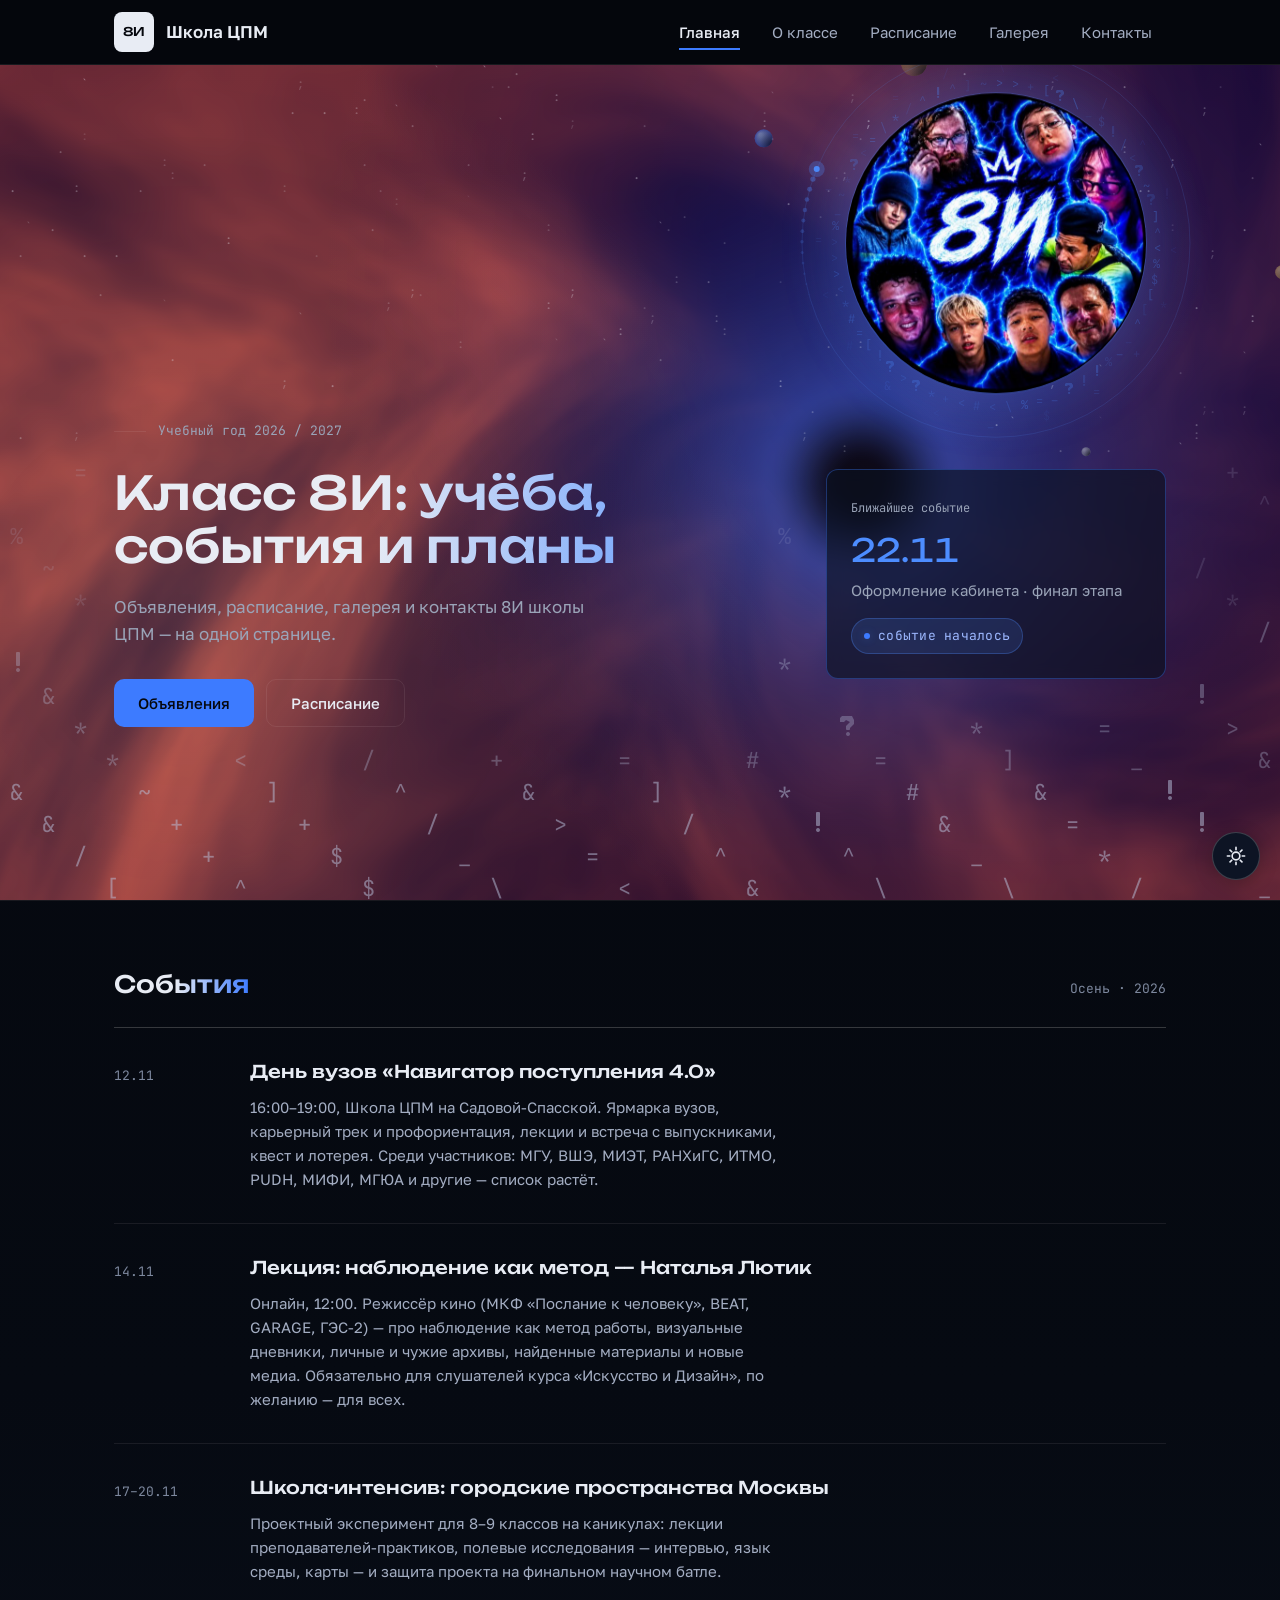
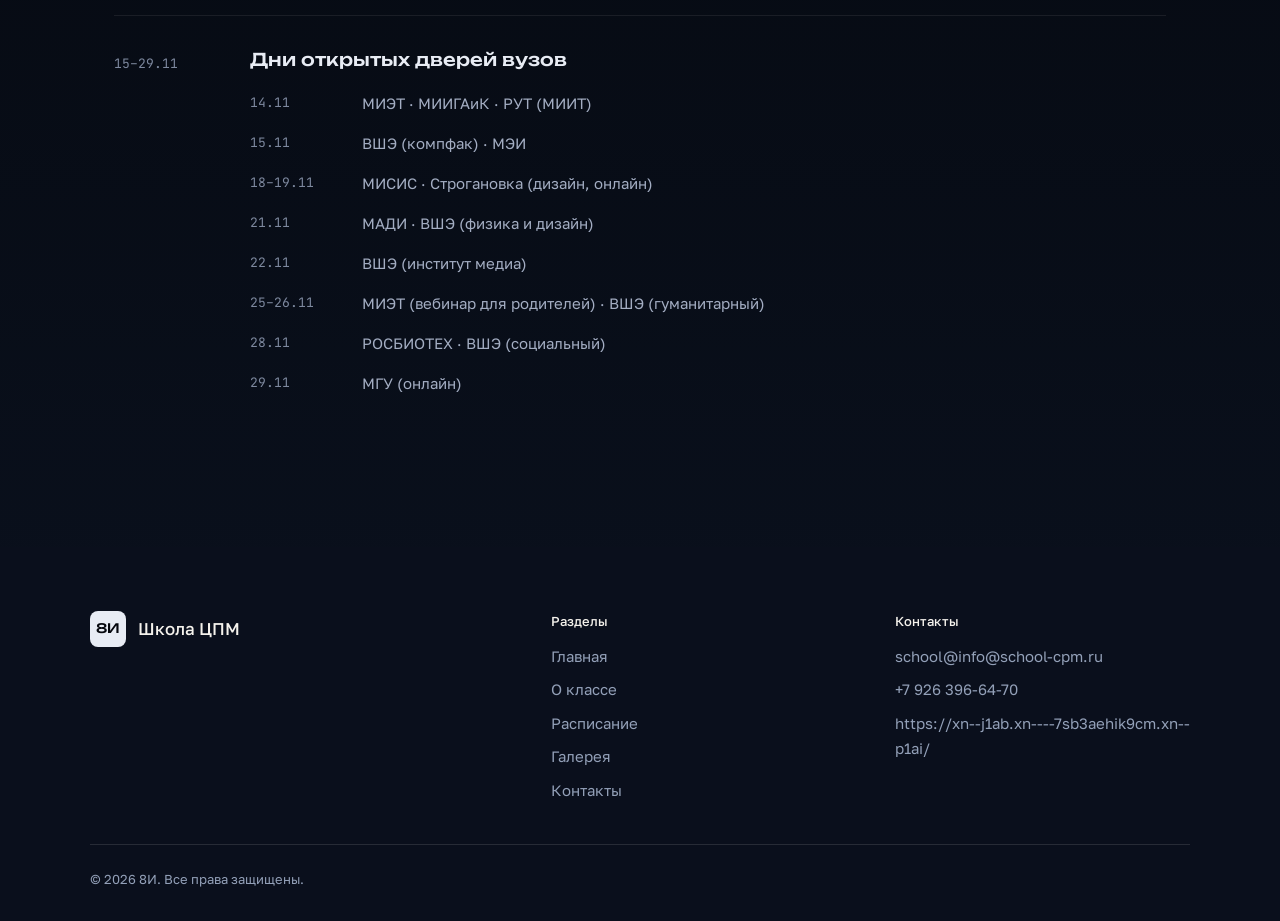
==== commit a128e176: "События: убрать старые (СПТ, ComicCon, конкурс) Co-Authored-By: Claude Code <noreply@anthropic.com>" ====
--- a/index.html
+++ b/index.html
@@ -69,38 +69,6 @@
                     <span class="events-meta">Осень · 2026</span>
                 </div>
                 <div class="event-list">
-                    <article class="event-row" data-reveal data-stagger="0">
-                        <div class="event-date">23.10</div>
-                        <div class="event-body">
-                            <h3>СПТ</h3>
-                            <p>Пятница, 12:30, каб. 410. Тестирование обязательное, проводится во всех школах; на это время вы освобождены от физкультуры. Оно покажет, в чём ваши сильные стороны и как вы реагируете на стресс, — чтобы мы могли вовремя поддержать, если понадобится. Вопросы по СПТ — в социально-педагогическую службу.</p>
-                        </div>
-                    </article>
-                    <article class="event-row" data-reveal data-stagger="1">
-                        <div class="event-date">26–30.10</div>
-                        <div class="event-body">
-                            <h3>ComicCon</h3>
-                            <ul class="event-dates">
-                                <li><span class="d">26.10</span><span>Квиз для ДОТ-классов</span></li>
-                                <li><span class="d">27–29.10</span><span>Кинопросмотры, регистрация по ссылке</span></li>
-                                <li><span class="d">30.10</span><span>Финал: конкурс костюмов, фандомные станции и дискотека</span></li>
-                            </ul>
-                            <p>Готовите костюм, хотите организовать свою станцию или помочь с оформлением — заполните форму в Инфо Чате.</p>
-                        </div>
-                    </article>
-                    <article class="event-row" data-reveal data-stagger="2">
-                        <div class="event-date">1–22.11</div>
-                        <div class="event-body">
-                            <h3>Конкурс оформления кабинета</h3>
-                            <p>Идею придумывает весь класс вместе с тьютором: оформление, материалы, связь с культурой ЦПМ.</p>
-                            <ul class="event-dates">
-                                <li><span class="d">до 1.11</span><span>Сдайте концепцию тьютору в виде PDF-презентации</span></li>
-                                <li><span class="d">2–15.11</span><span>Комитеты проверяют проекты и дают правки</span></li>
-                                <li><span class="d">16–22.11</span><span>Оформляем первые идеи</span></li>
-                                <li><span class="d">январь</span><span>Конкурс реализованных проектов и награждение</span></li>
-                            </ul>
-                        </div>
-                    </article>
                     <article class="event-row" data-reveal data-stagger="3">
                         <div class="event-date">12.11</div>
                         <div class="event-body">
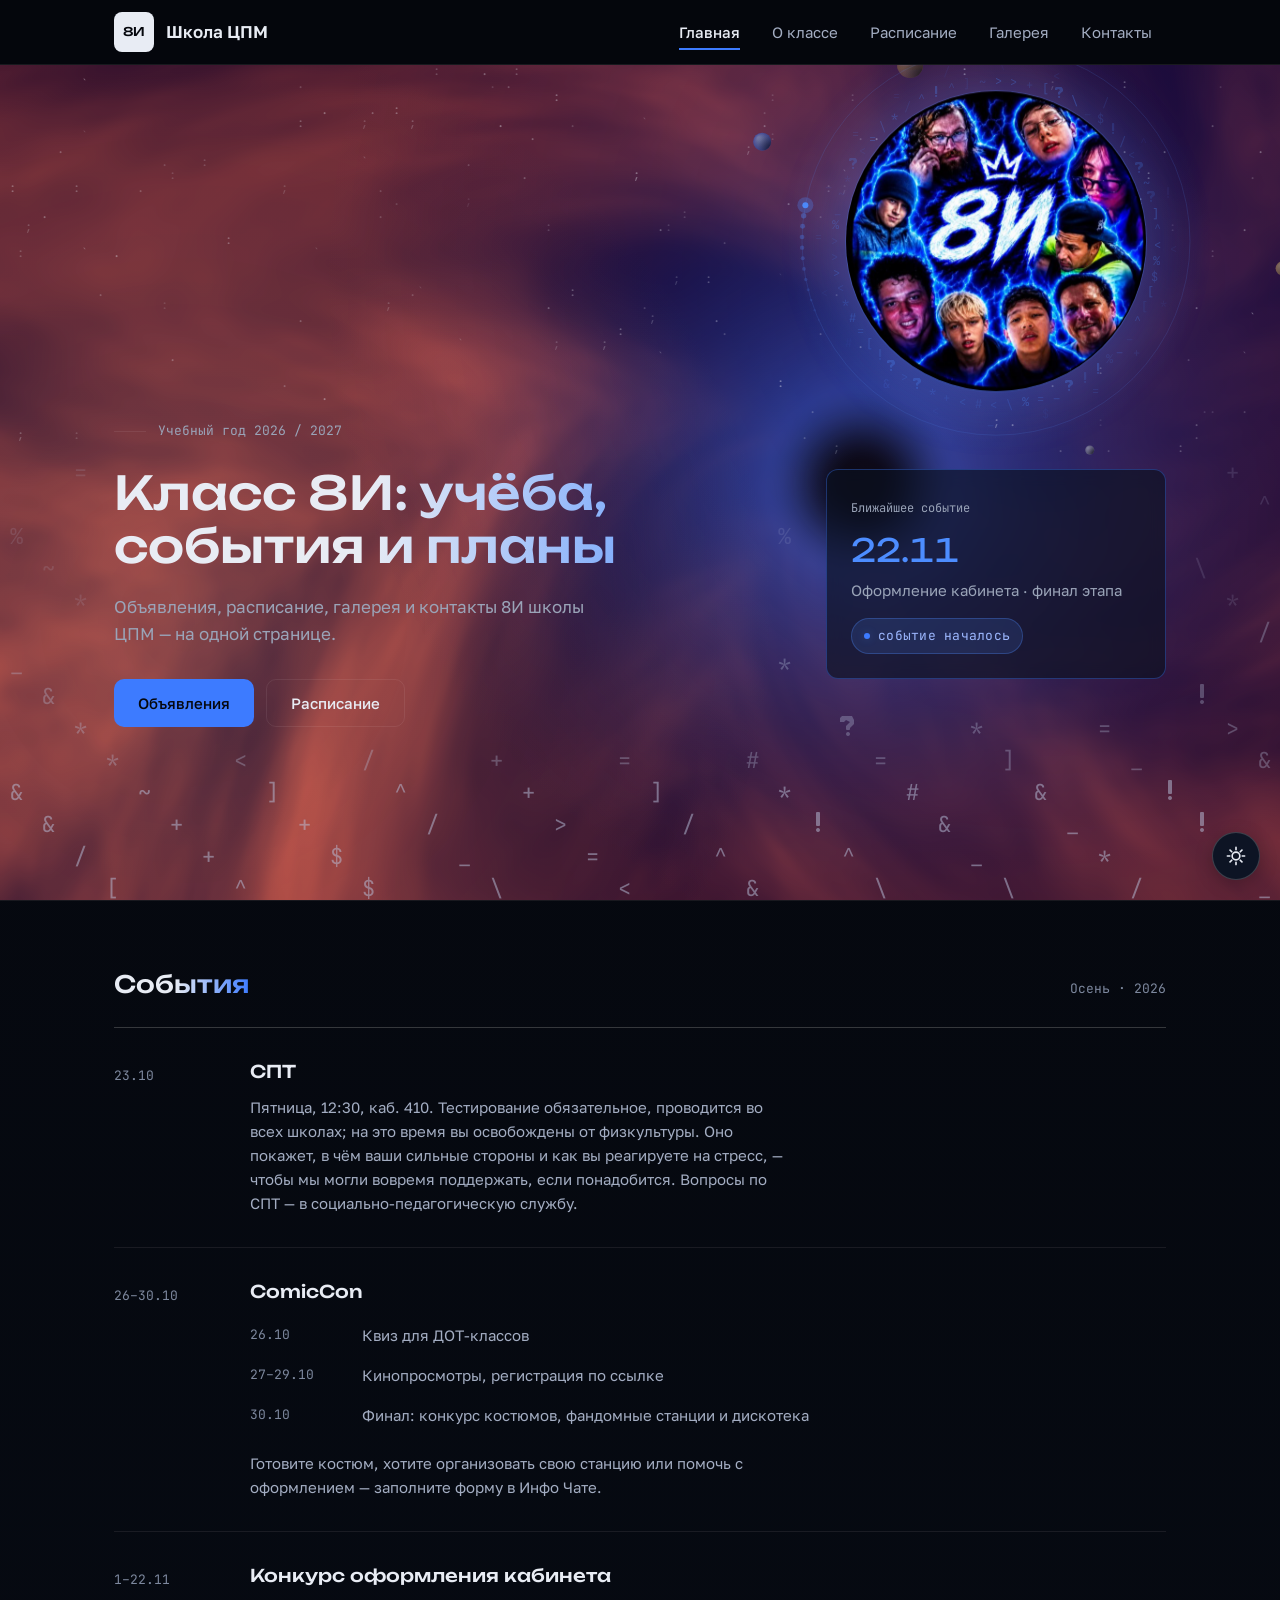
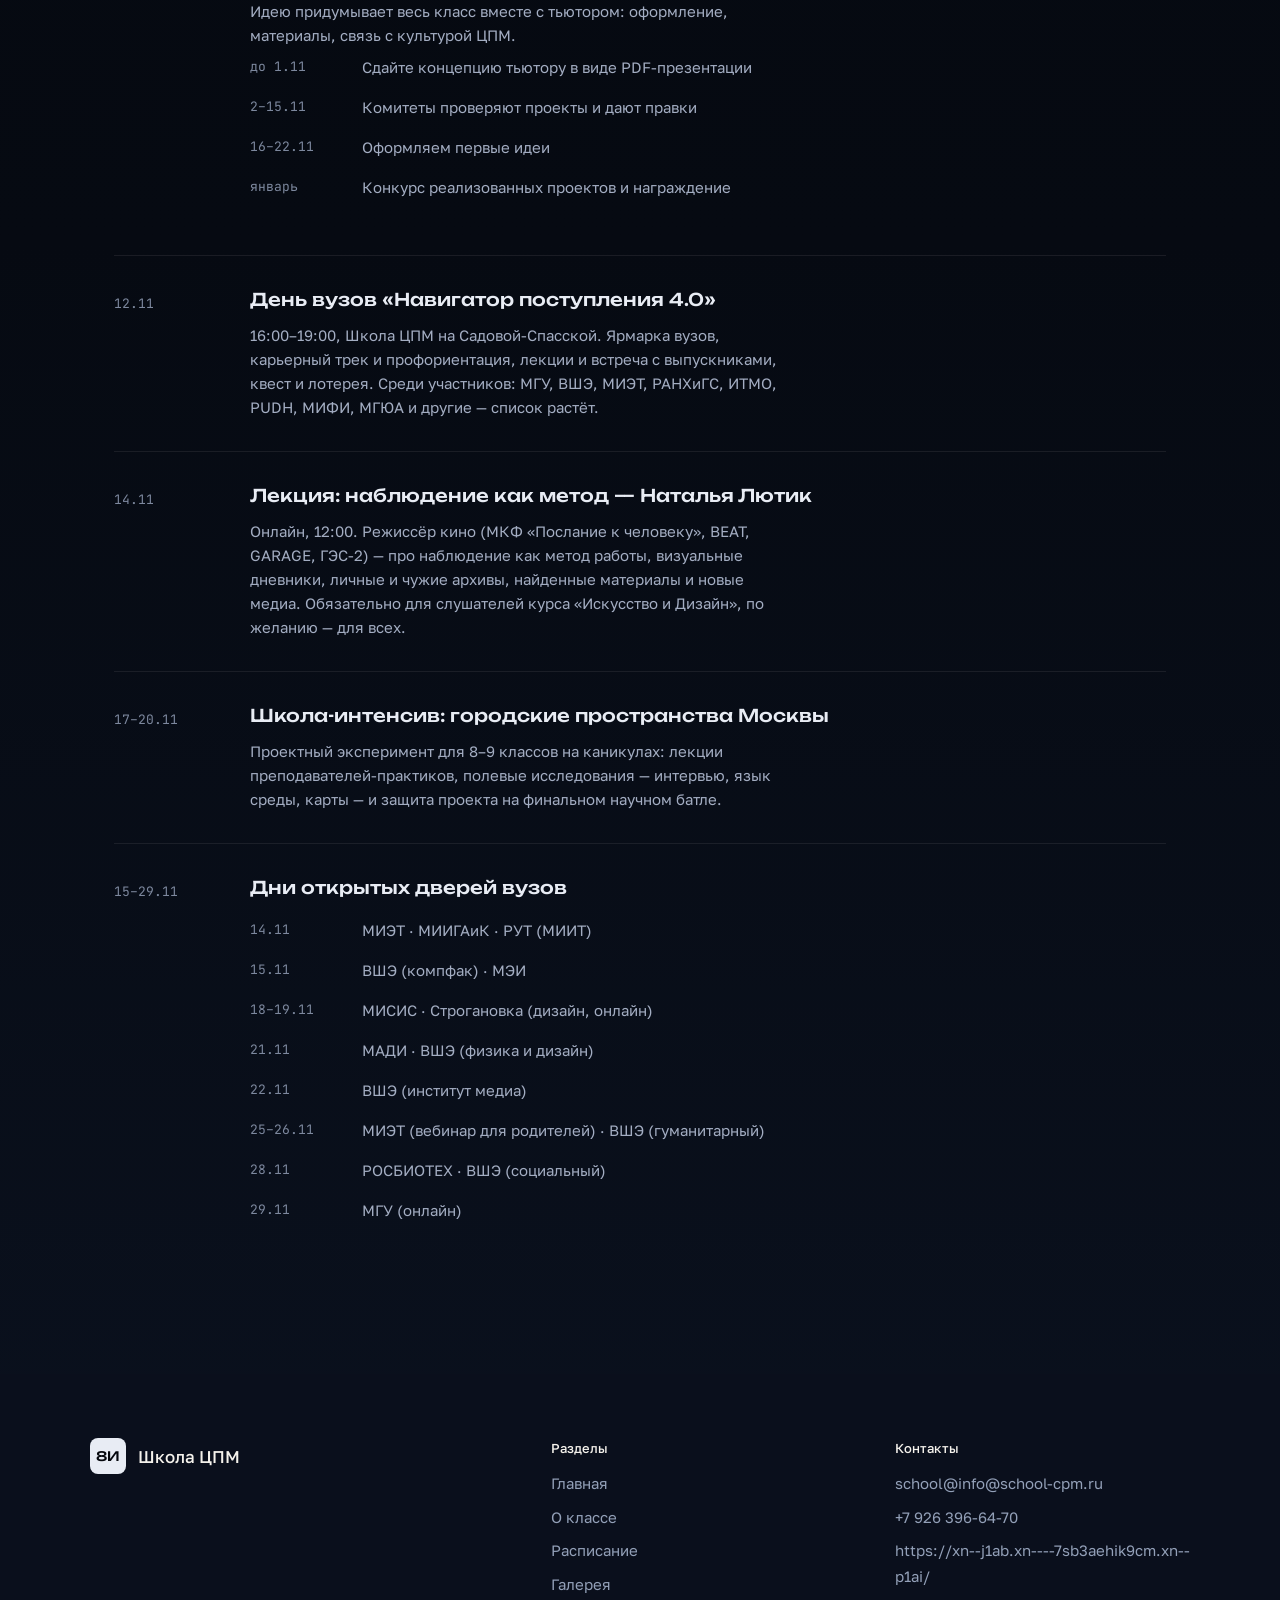
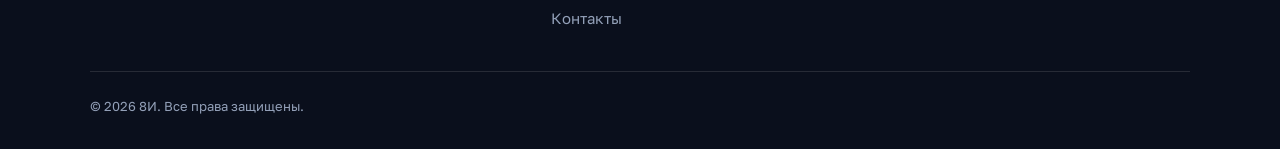
==== commit 2e11d807: "События: вернуть старые (СПТ, ComicCon, конкурс) вместе с новыми Co-Authored-By: Claude Code <norepl" ====
--- a/index.html
+++ b/index.html
@@ -69,6 +69,38 @@
                     <span class="events-meta">Осень · 2026</span>
                 </div>
                 <div class="event-list">
+                    <article class="event-row" data-reveal data-stagger="0">
+                        <div class="event-date">23.10</div>
+                        <div class="event-body">
+                            <h3>СПТ</h3>
+                            <p>Пятница, 12:30, каб. 410. Тестирование обязательное, проводится во всех школах; на это время вы освобождены от физкультуры. Оно покажет, в чём ваши сильные стороны и как вы реагируете на стресс, — чтобы мы могли вовремя поддержать, если понадобится. Вопросы по СПТ — в социально-педагогическую службу.</p>
+                        </div>
+                    </article>
+                    <article class="event-row" data-reveal data-stagger="1">
+                        <div class="event-date">26–30.10</div>
+                        <div class="event-body">
+                            <h3>ComicCon</h3>
+                            <ul class="event-dates">
+                                <li><span class="d">26.10</span><span>Квиз для ДОТ-классов</span></li>
+                                <li><span class="d">27–29.10</span><span>Кинопросмотры, регистрация по ссылке</span></li>
+                                <li><span class="d">30.10</span><span>Финал: конкурс костюмов, фандомные станции и дискотека</span></li>
+                            </ul>
+                            <p>Готовите костюм, хотите организовать свою станцию или помочь с оформлением — заполните форму в Инфо Чате.</p>
+                        </div>
+                    </article>
+                    <article class="event-row" data-reveal data-stagger="2">
+                        <div class="event-date">1–22.11</div>
+                        <div class="event-body">
+                            <h3>Конкурс оформления кабинета</h3>
+                            <p>Идею придумывает весь класс вместе с тьютором: оформление, материалы, связь с культурой ЦПМ.</p>
+                            <ul class="event-dates">
+                                <li><span class="d">до 1.11</span><span>Сдайте концепцию тьютору в виде PDF-презентации</span></li>
+                                <li><span class="d">2–15.11</span><span>Комитеты проверяют проекты и дают правки</span></li>
+                                <li><span class="d">16–22.11</span><span>Оформляем первые идеи</span></li>
+                                <li><span class="d">январь</span><span>Конкурс реализованных проектов и награждение</span></li>
+                            </ul>
+                        </div>
+                    </article>
                     <article class="event-row" data-reveal data-stagger="3">
                         <div class="event-date">12.11</div>
                         <div class="event-body">
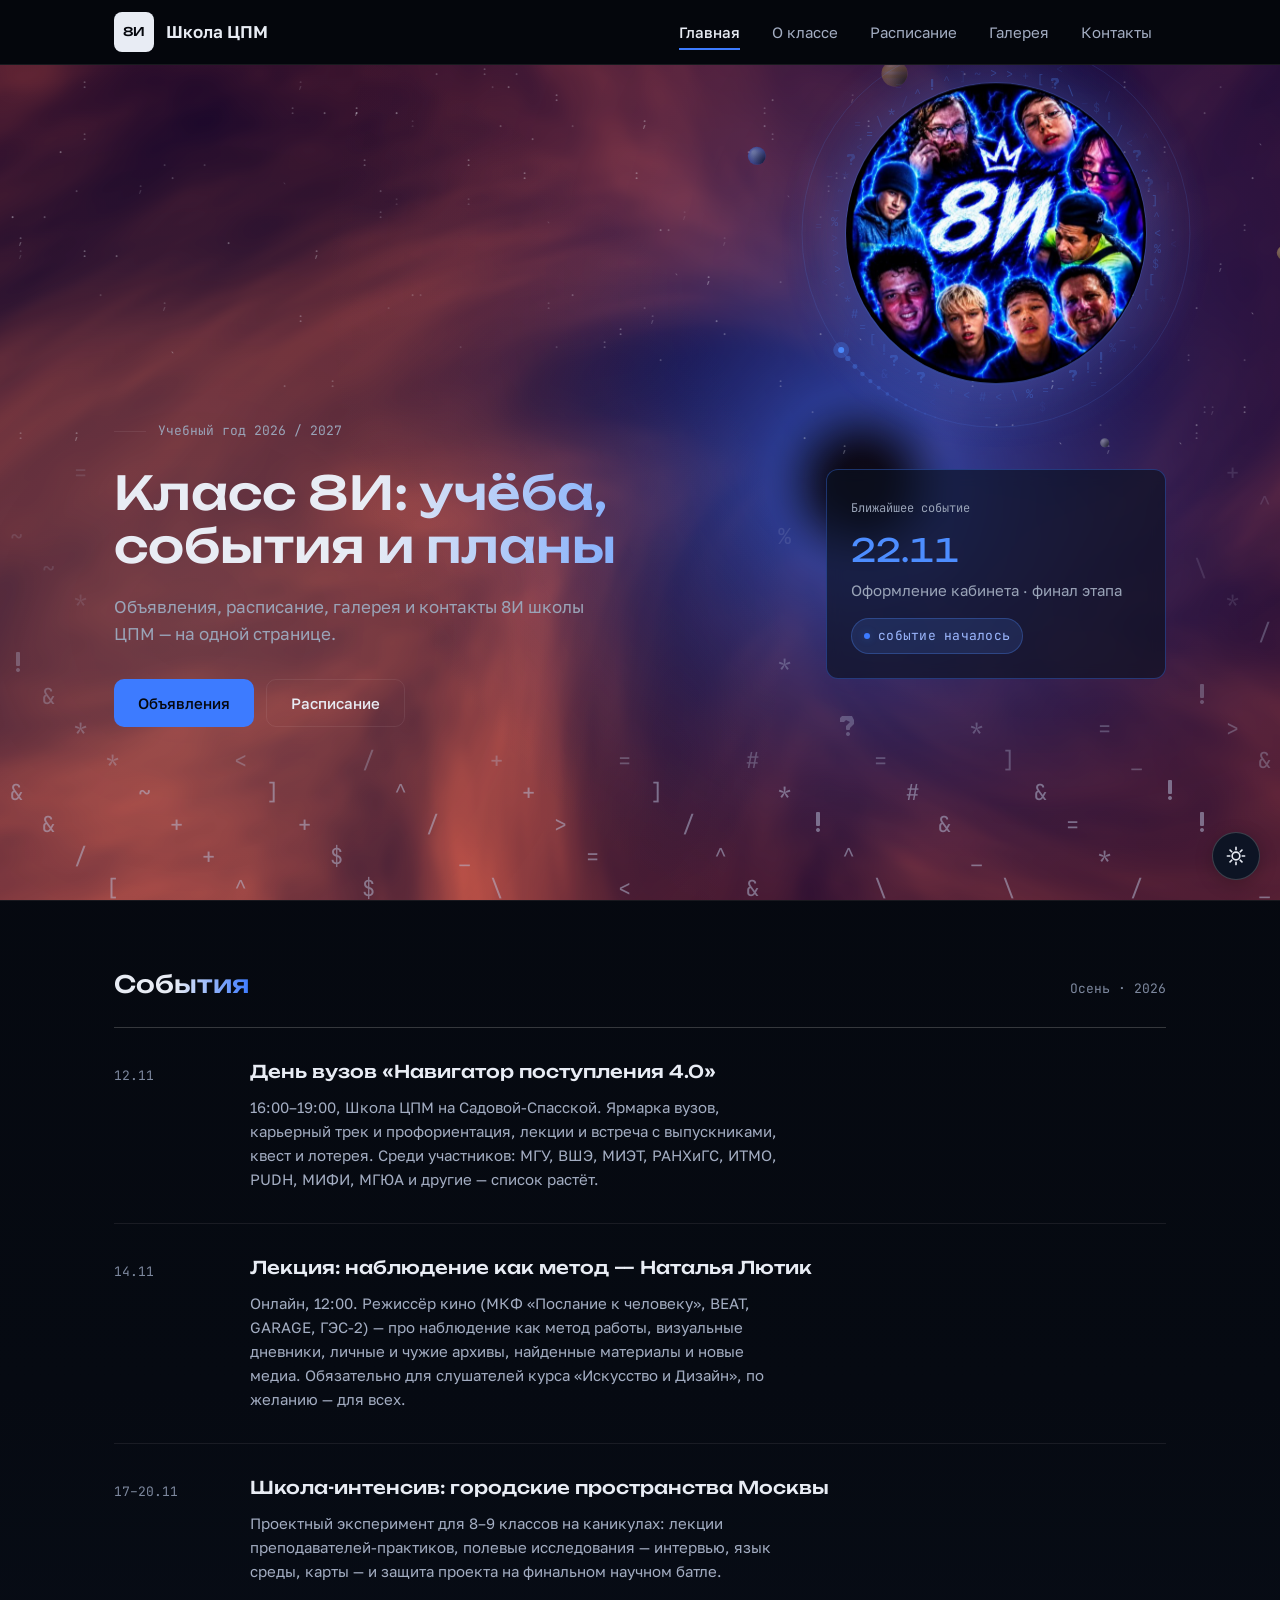
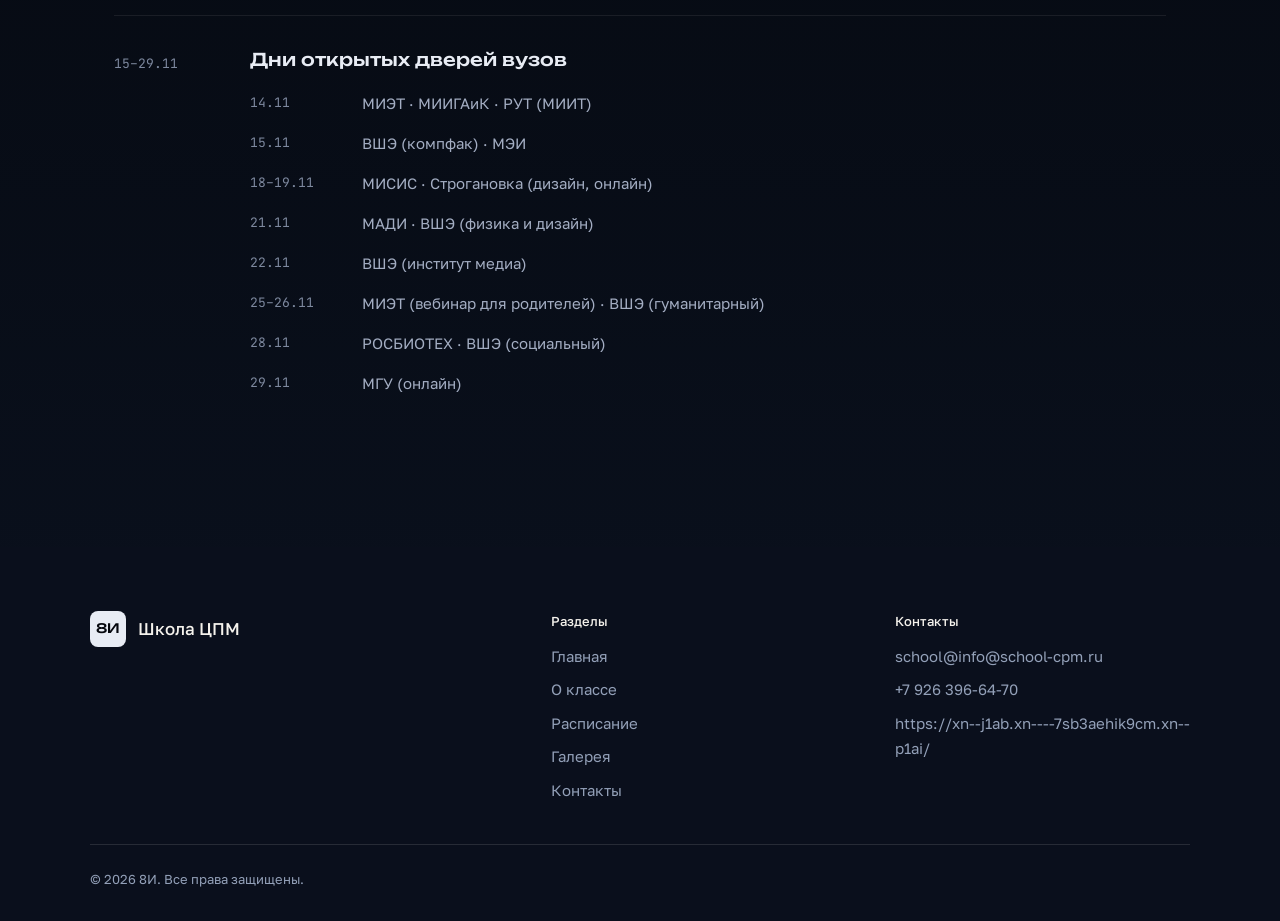
==== commit f528b620: "События: убрать старые, оставить только новые Co-Authored-By: Claude Code <noreply@anthropic.com>" ====
--- a/index.html
+++ b/index.html
@@ -69,38 +69,6 @@
                     <span class="events-meta">Осень · 2026</span>
                 </div>
                 <div class="event-list">
-                    <article class="event-row" data-reveal data-stagger="0">
-                        <div class="event-date">23.10</div>
-                        <div class="event-body">
-                            <h3>СПТ</h3>
-                            <p>Пятница, 12:30, каб. 410. Тестирование обязательное, проводится во всех школах; на это время вы освобождены от физкультуры. Оно покажет, в чём ваши сильные стороны и как вы реагируете на стресс, — чтобы мы могли вовремя поддержать, если понадобится. Вопросы по СПТ — в социально-педагогическую службу.</p>
-                        </div>
-                    </article>
-                    <article class="event-row" data-reveal data-stagger="1">
-                        <div class="event-date">26–30.10</div>
-                        <div class="event-body">
-                            <h3>ComicCon</h3>
-                            <ul class="event-dates">
-                                <li><span class="d">26.10</span><span>Квиз для ДОТ-классов</span></li>
-                                <li><span class="d">27–29.10</span><span>Кинопросмотры, регистрация по ссылке</span></li>
-                                <li><span class="d">30.10</span><span>Финал: конкурс костюмов, фандомные станции и дискотека</span></li>
-                            </ul>
-                            <p>Готовите костюм, хотите организовать свою станцию или помочь с оформлением — заполните форму в Инфо Чате.</p>
-                        </div>
-                    </article>
-                    <article class="event-row" data-reveal data-stagger="2">
-                        <div class="event-date">1–22.11</div>
-                        <div class="event-body">
-                            <h3>Конкурс оформления кабинета</h3>
-                            <p>Идею придумывает весь класс вместе с тьютором: оформление, материалы, связь с культурой ЦПМ.</p>
-                            <ul class="event-dates">
-                                <li><span class="d">до 1.11</span><span>Сдайте концепцию тьютору в виде PDF-презентации</span></li>
-                                <li><span class="d">2–15.11</span><span>Комитеты проверяют проекты и дают правки</span></li>
-                                <li><span class="d">16–22.11</span><span>Оформляем первые идеи</span></li>
-                                <li><span class="d">январь</span><span>Конкурс реализованных проектов и награждение</span></li>
-                            </ul>
-                        </div>
-                    </article>
                     <article class="event-row" data-reveal data-stagger="3">
                         <div class="event-date">12.11</div>
                         <div class="event-body">
